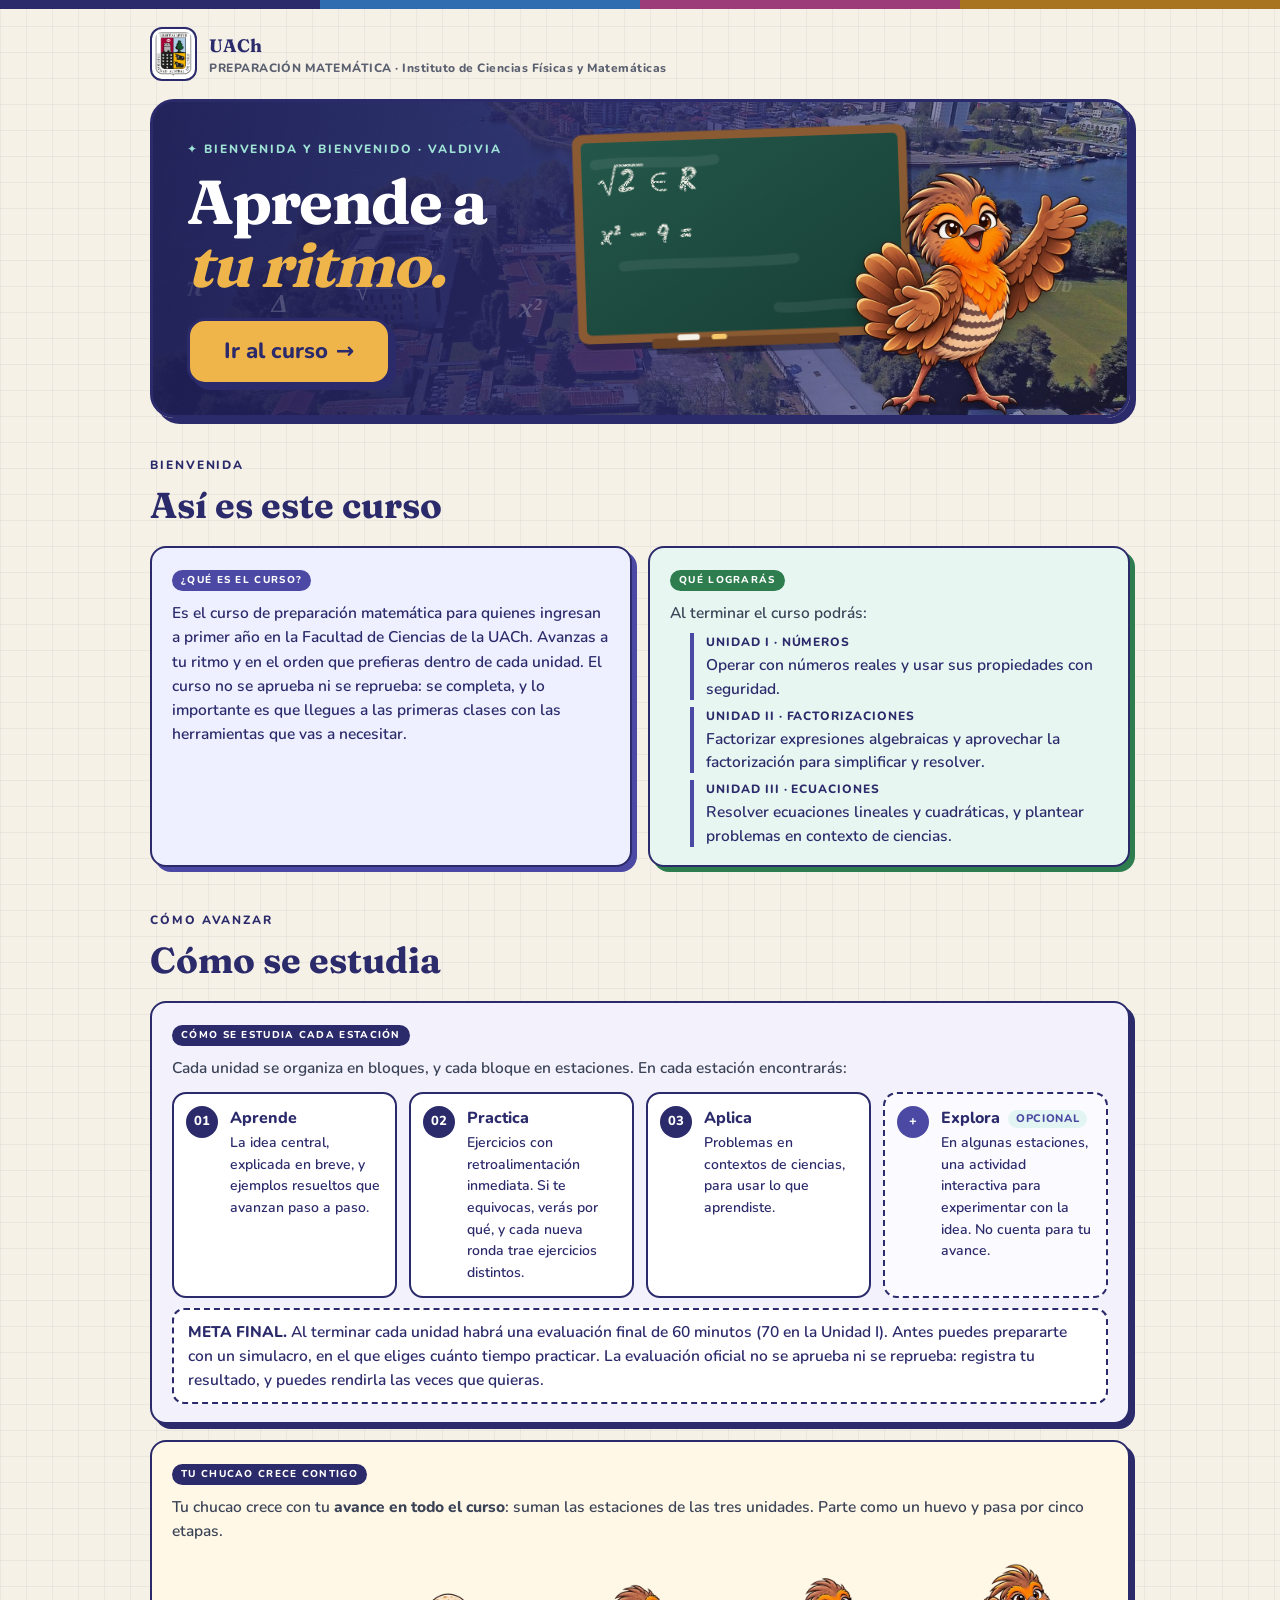
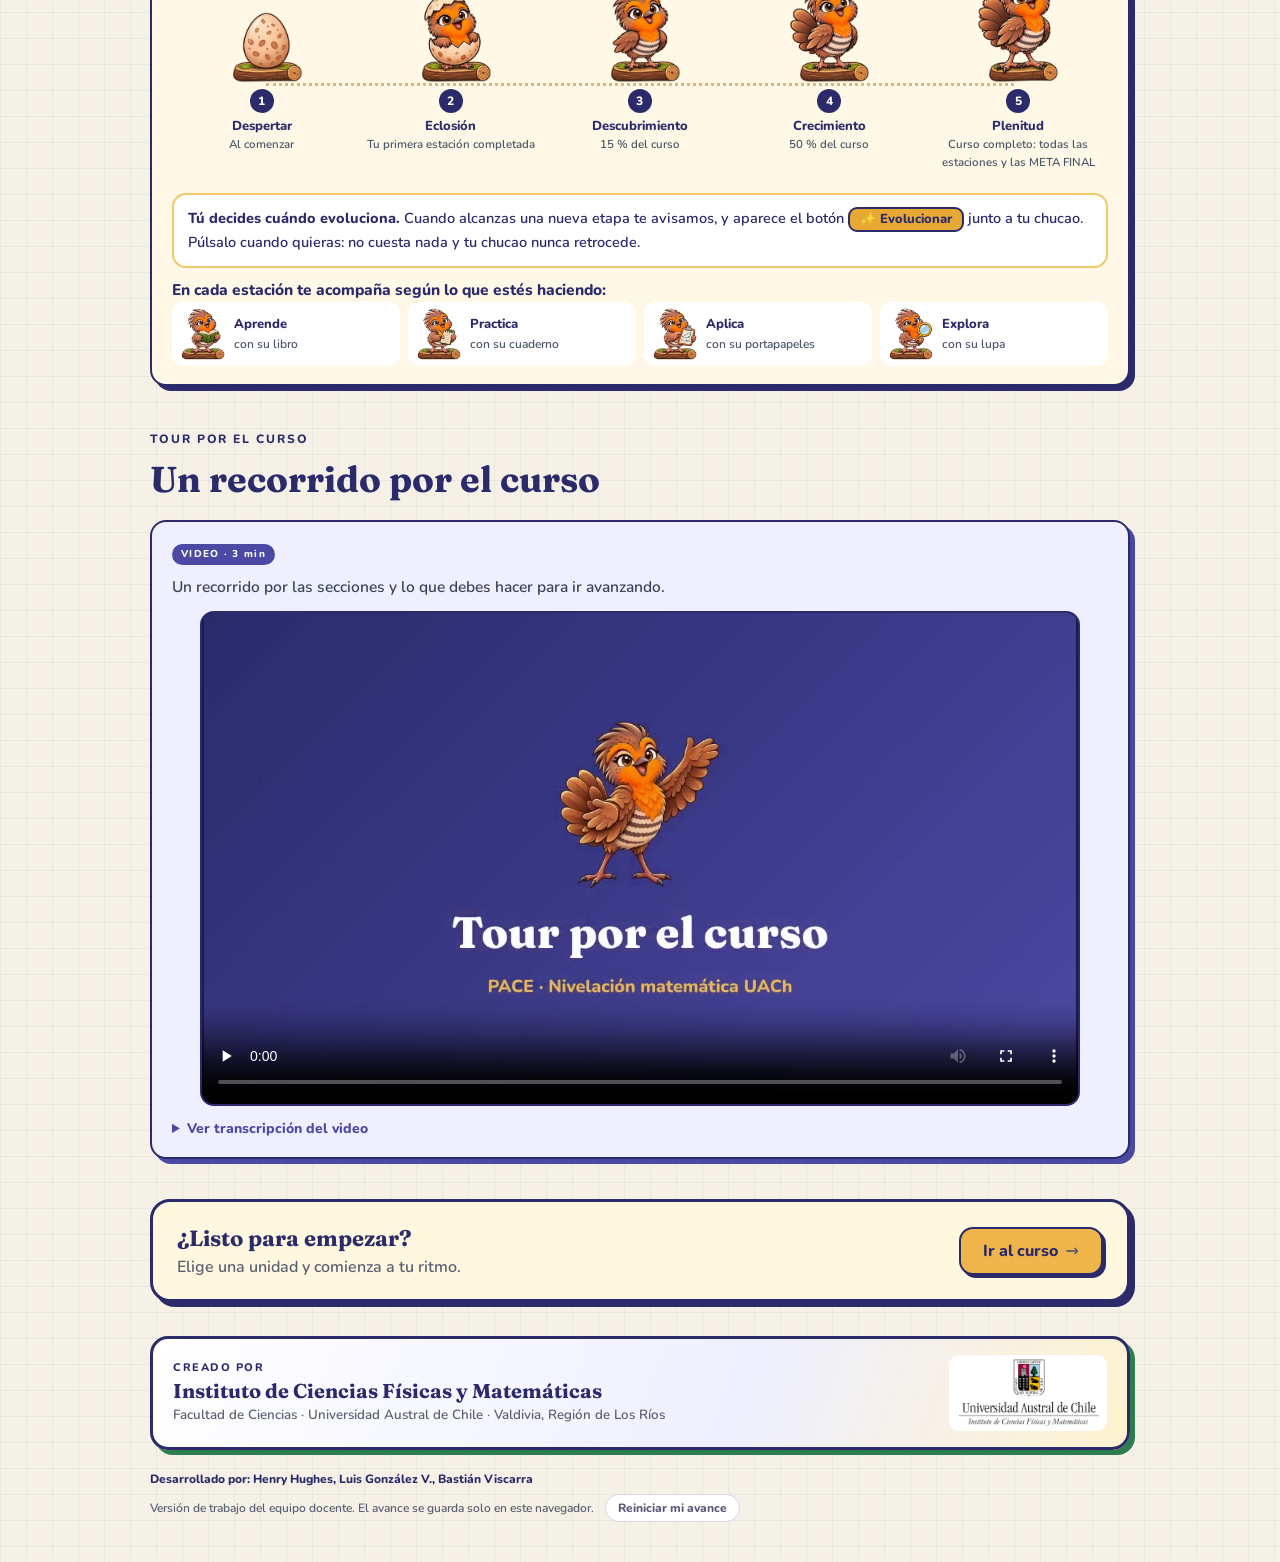
==== index.html @ 85f32b51 "Regenerar las páginas de las unidades (automático, tras 87f340c)" ====
<!doctype html>
<html lang="es"><head><meta charset="utf-8"><meta name="viewport" content="width=device-width,initial-scale=1"><title>UACh · Preparación matemática</title>
<style>@font-face{font-family:"Fraunces";font-weight:100 900;font-display:swap;src:url([data-uri]) format("woff2")}@font-face{font-family:"Nunito";font-weight:600;font-display:swap;src:url([data-uri]) format("woff2")}@font-face{font-family:"Nunito";font-weight:800;font-display:swap;src:url([data-uri]) format("woff2")}
:root{--navy:#2b2a6b;--teal:#4b49a3;--coral:#2b2a6b;--green:#2e7d4f;--sun:#f0b54a;--paper:#f6f1e7;--muted:#5b6070}
*{box-sizing:border-box}html{scroll-behavior:smooth}
body{margin:0;background:var(--paper);color:var(--navy);font:16px/1.5 Nunito,system-ui,sans-serif;font-weight:600}
h1,h2,h3{font-family:Fraunces,Georgia,serif}
.stripe{height:9px;background:linear-gradient(90deg,#2b2a6b 0 25%,#2F6DB0 25% 50%,#9C3D7A 50% 75%,#A8741F 75%)}
main{max-width:1020px;margin:0 auto;padding:18px 20px 40px}
.top{display:flex;align-items:center;gap:12px;margin-bottom:18px}
.top img{height:54px;background:#fff;border:2px solid var(--navy);border-radius:12px;padding:3px}
.top b{display:block;font-family:Fraunces,serif;font-size:18px}.top b i{color:var(--coral);font-style:normal}
.top small{display:block;font-size:12px;color:var(--muted);font-weight:800;letter-spacing:.04em}
.hero{position:relative;overflow:hidden;border-radius:24px;border:3px solid var(--navy);box-shadow:6px 6px 0 var(--navy);color:#fff;padding:34px 34px 30px;min-height:290px;background:linear-gradient(100deg,rgba(31,30,85,.95) 0%,rgba(43,42,107,.82) 52%,rgba(43,42,107,.3) 100%),url("[data-uri]") center/cover}
.hero .eyebrow{font-size:12px;font-weight:900;letter-spacing:.16em;color:#9fe3d6}
.hero h1{font-size:clamp(38px,6vw,62px);line-height:1.02;margin:10px 0 8px;letter-spacing:-.03em}.hero h1 em{color:var(--sun);font-style:italic}
.hero p{margin:0 0 20px;font-size:18px;max-width:430px}
.btn{display:inline-flex;align-items:center;gap:8px;font:inherit;font-weight:900;font-size:16px;min-height:46px;padding:10px 22px;border-radius:14px;border:2px solid var(--navy);background:var(--sun);color:var(--navy);cursor:pointer;text-decoration:none;box-shadow:3px 3px 0 var(--navy)}
.btn:hover{background:#ffd27d}
.hero .chu{position:absolute;right:30px;bottom:-4px;width:min(250px,34%);height:auto;filter:drop-shadow(0 4px 5px rgba(0,0,0,.3))}
.home-tabs{display:flex;gap:8px;flex-wrap:wrap;margin:22px 0 18px}
.htab{font:inherit;font-weight:900;font-size:15px;min-height:46px;padding:9px 20px;border-radius:14px;border:2px solid var(--navy);background:#fff;color:var(--navy);cursor:pointer;box-shadow:3px 3px 0 var(--navy)}
.htab:hover{background:#fff1c4}.htab.active{background:var(--navy);color:#fff;box-shadow:3px 3px 0 var(--coral)}
.htab:focus-visible,.btn:focus-visible,a.ucard:focus-visible{outline:3px solid var(--teal);outline-offset:2px}
.hp[hidden]{display:none!important} h1[tabindex="-1"]:focus,h2[tabindex="-1"]:focus{outline:none}
.eyebrow2{font-size:12px;font-weight:900;letter-spacing:.16em;color:var(--coral)}
.ph h2{font-size:clamp(26px,4vw,36px);margin:2px 0 14px}
.units{display:grid;grid-template-columns:repeat(auto-fit,minmax(270px,1fr));gap:18px}
a.ucard{display:flex;flex-direction:column;gap:8px;min-height:170px;padding:18px 20px;border-radius:18px;border:3px solid var(--navy);background:#fff;box-shadow:5px 5px 0 var(--c);color:var(--navy);text-decoration:none;position:relative}
a.ucard:hover{transform:translate(-2px,-2px);box-shadow:7px 7px 0 var(--c)}
a.ucard .tag{font-size:11px;font-weight:900;letter-spacing:.14em;color:var(--c)}
a.ucard .num{position:absolute;right:16px;top:14px;font-family:Fraunces,serif;font-size:22px;background:var(--s);color:var(--c);border-radius:12px;padding:4px 12px}
a.ucard h3{font-size:26px;margin:6px 0 0}a.ucard p{margin:0;font-size:14px;color:var(--muted)}
a.ucard .go{margin-top:auto;font-weight:900;color:var(--c)}
a.ucard .uc-av{display:flex;flex-wrap:wrap;gap:5px;margin-top:2px}
a.ucard .uc-av span{display:inline-block;padding:3px 10px;border-radius:999px;font-size:12.5px;font-weight:800;background:#f1f0f5;color:#4a4f5c}
a.ucard .uc-av span.ok{background:#e6f2ea;color:#2e7d4f}
a.ucard .uc-av span.run{background:#eceaf5;color:#2b2a6b}
a.ucard .uc-av span.pend{background:#fff4d6;color:#6d4a00}

.lc-tag{display:inline-block;font-size:10px;font-weight:900;letter-spacing:.13em;padding:3px 9px;border-radius:20px;color:#fff;background:var(--navy)}
.wel-grid{display:grid;grid-template-columns:minmax(0,1fr) minmax(0,1fr);gap:16px}
.wel-card{min-width:0;padding:18px 20px;border-radius:16px;border:2px solid var(--navy);background:#fff;box-shadow:5px 5px 0 var(--navy)}
.wel-card.wide{grid-column:1/-1}.wel-card p{margin:10px 0 0;font-size:15.5px;line-height:1.55}.wel-sub{color:#3b4357}
.wel-about{background:#eef0ff;box-shadow:5px 5px 0 var(--teal)}.wel-about .lc-tag{background:var(--teal)}
.wel-goals{background:#e8f6f1;box-shadow:5px 5px 0 var(--green)}.wel-goals .lc-tag{background:var(--green)}
.wel-card ul{margin:8px 0 0;padding-left:20px;display:grid;gap:7px;font-size:15.5px;line-height:1.5}
.wel-route{background:#fff6dc;box-shadow:5px 5px 0 var(--sun)}.wel-route .lc-tag{background:#b8860b}
.rt-line{display:flex;align-items:stretch;gap:8px;flex-wrap:wrap;margin:14px 0 4px}
.rt-unit{flex:1 1 180px;display:flex;flex-direction:column;gap:2px;padding:12px 14px;border-radius:14px;border:2px solid var(--navy);background:#fff;color:var(--navy);text-decoration:none}
a.rt-unit:hover{background:#fff1c4}.rt-n{font-family:Fraunces,serif;font-size:24px;line-height:1}.rt-t{font-weight:800}.rt-unit small{font-size:12px;opacity:.8}
.rt-sep{align-self:center;font-weight:900}
.wel-how{background:#f3f1fb;box-shadow:5px 5px 0 var(--coral)}.wel-how .lc-tag{background:var(--coral)}
.how-steps{list-style:none;margin:12px 0 0;padding:0;display:grid;grid-template-columns:repeat(3,minmax(0,1fr));gap:12px}
.how-steps li{display:flex;gap:12px;align-items:flex-start;padding:12px;border-radius:14px;background:#fff;border:2px solid var(--navy)}
.how-steps li>b{flex:none;display:grid;place-items:center;width:32px;height:32px;border-radius:50%;background:var(--navy);color:#fff;font-size:13px}
.how-steps p{margin:2px 0 0;font-size:14px}
.wel-final{padding:10px 14px;border-radius:12px;background:#fff;border:2px dashed var(--navy)}
.wel-chu{background:#fff8e6}.chu-row{list-style:none;margin:12px 0 0;padding:0;display:grid;grid-template-columns:repeat(5,minmax(0,1fr));gap:10px;position:relative}.chu-row::before{content:'';position:absolute;left:10%;right:10%;top:128px;border-top:3px dotted #d9b878;z-index:0}.chu-row li{position:relative;z-index:1}.chu-row li img{height:120px;width:auto;max-width:100%;object-fit:contain;object-position:center bottom}.chu-n{display:grid;place-items:center;width:24px;height:24px;margin-top:6px;border-radius:50%;background:var(--navy);color:#fff;font-size:12px;font-weight:900}.chu-how{margin:14px 0 0;padding:12px 14px;border-radius:14px;background:#fff;border:2px solid #f0c968}.chu-how p{margin:0;font-size:14.5px;line-height:1.5}.chu-pill{display:inline-block;padding:1px 10px;border-radius:9px;background:#e7a933;color:var(--navy);font-weight:900;border:2px solid var(--navy);font-size:13px;white-space:nowrap}.chu-vt{margin:14px 0 6px;font-size:14px;font-weight:700}.wel-chu .chu-var{list-style:none;margin:0;padding:0!important;display:grid;grid-template-columns:repeat(4,minmax(0,1fr));gap:8px}.chu-var li{display:flex;align-items:center;gap:8px;padding:6px 8px;border-radius:12px;background:#fff}.chu-var img{width:46px;height:52px;object-fit:contain;object-position:center bottom;flex:none}.chu-var b{display:block;font-size:13px}.chu-var small{display:block;font-size:12px;color:#4c5568}.chu-var li>b,.chu-var li>small{line-height:1.2}@media(max-width:720px){.chu-var{grid-template-columns:repeat(2,minmax(0,1fr))}}
.chu-row li{display:flex;flex-direction:column;align-items:center;text-align:center;padding:8px 4px;border-radius:14px}
.chu-row b{font-size:13px;margin-top:4px}.chu-row small{font-size:11.5px;color:#4c5568}
.wel-video{background:#eef0ff;box-shadow:5px 5px 0 var(--teal)}.wel-video .lc-tag{background:var(--teal)}
.wel-vid{display:block;width:100%;max-width:880px;margin:12px auto 0;border-radius:14px;border:2px solid var(--navy);background:#1b1a50;aspect-ratio:16/9}
.wel-trans{margin-top:12px;font-size:14px}.wel-trans summary{cursor:pointer;font-weight:800;color:var(--teal)}.wel-trans ol{margin:8px 0 0;padding-left:22px;display:grid;gap:6px}
.credits{display:flex;align-items:center;gap:16px;flex-wrap:wrap;margin-top:34px;padding:16px 20px;border-radius:18px;border:3px solid var(--navy);background:linear-gradient(110deg,#fff,#eef0ff 60%,#fff2cf);box-shadow:5px 5px 0 var(--green)}
.credits .cm{display:flex;flex-direction:column}.credits .cm span{font-size:11px;font-weight:900;letter-spacing:.14em;color:var(--coral)}.credits b{font-family:Fraunces,serif;font-size:20px}.credits small{color:var(--muted)}
.credits img{margin-left:auto;height:76px;background:#fff;border-radius:10px;padding:4px 8px;max-width:100%}
footer{margin-top:20px;font-size:12px;color:var(--muted)}.dev-credits{margin:0 0 6px;font-weight:700;color:var(--ink,#2b2a6b)}body:has(#vCurso:not([hidden])) .dev-credits{display:none}
@media(max-width:820px){.wel-grid{grid-template-columns:minmax(0,1fr)}.how-steps{grid-template-columns:1fr}.rt-sep{display:none}.hero{padding:26px 22px 150px}.hero .chu{width:150px;right:12px}}
@media(max-width:560px){.home-tabs{flex-wrap:nowrap;overflow-x:auto}.htab{flex:none;font-size:14px;padding:9px 14px}.chu-row{grid-template-columns:repeat(3,minmax(0,1fr));row-gap:14px}.chu-row::before{display:none}.chu-row li img{height:96px}}
@media(prefers-reduced-motion:reduce){html{scroll-behavior:auto}a.ucard:hover{transform:none}}
.view[hidden]{display:none!important}.sec{margin-top:40px}#hp-bien.sec{margin-top:34px}.back{display:inline-flex;align-items:center;gap:8px;font-weight:900;color:var(--navy);text-decoration:none;padding:8px 16px;border-radius:12px;border:2px solid var(--navy);background:#fff;box-shadow:3px 3px 0 var(--navy);margin:4px 0 22px}.back:hover{background:#fff1c4}.back:focus-visible{outline:3px solid var(--teal);outline-offset:2px}.cta-end{display:flex;align-items:center;justify-content:space-between;gap:16px;flex-wrap:wrap;margin-top:40px;padding:20px 24px;border-radius:20px;border:3px solid var(--navy);background:#fff7e0;box-shadow:5px 5px 0 var(--coral)}.cta-end b{display:block;font-family:Fraunces,serif;font-size:22px}.cta-end span{color:var(--muted)}
.goal-units{list-style:none;padding:0;margin:8px 0 0;display:grid;gap:12px}.goal-units li{padding-left:12px;border-left:4px solid var(--teal)}.goal-units .gu-n{display:block;font-size:12px;font-weight:900;letter-spacing:.08em;text-transform:uppercase;color:var(--navy);margin-bottom:2px}
.hero h1{margin-bottom:22px}.btn-hero{font-size:22px;min-height:64px;padding:14px 34px;border-radius:18px;border-width:3px;box-shadow:5px 5px 0 var(--coral);animation:pulse 2.4s ease-in-out infinite}.btn-hero:hover{background:#ffd27d;transform:translate(-1px,-1px);box-shadow:6px 6px 0 var(--coral)}@keyframes pulse{0%,100%{box-shadow:5px 5px 0 var(--coral),0 0 0 0 rgba(255,200,80,.55)}50%{box-shadow:5px 5px 0 var(--coral),0 0 0 12px rgba(255,200,80,0)}}@media(prefers-reduced-motion:reduce){.btn-hero{animation:none}}@media(max-width:560px){.btn-hero{font-size:20px;min-height:58px;padding:12px 28px}}
.how-steps{grid-template-columns:repeat(4,minmax(0,1fr))}.how-steps li.opt{border-style:dashed;background:#fbfaff}.how-steps li.opt>b{background:var(--teal)}.opt-tag{display:inline-block;margin-left:4px;padding:1px 8px;border-radius:999px;background:#e3f5f2;color:var(--teal);font-size:11px;font-weight:900;letter-spacing:.06em;text-transform:uppercase;vertical-align:middle}@media(max-width:980px){.how-steps{grid-template-columns:repeat(2,minmax(0,1fr))}}@media(max-width:560px){.how-steps{grid-template-columns:1fr}}
.hero .eyebrow,.hero h1,.hero .btn{position:relative;z-index:3}.hero .chu{z-index:4}.hero h1 .br{display:block}.board{position:absolute;z-index:2;left:43%;top:24px;width:min(345px,35%);height:auto;transform:rotate(-2deg);filter:drop-shadow(4px 6px 0 rgba(10,10,40,.45))}body{background-color:var(--paper);background-image:linear-gradient(rgba(43,42,107,.055) 1px,transparent 1px),linear-gradient(90deg,rgba(43,42,107,.055) 1px,transparent 1px);background-size:26px 26px}@media(max-width:820px){.board{position:relative;left:auto;top:auto;display:block;width:min(330px,72%);margin:22px 0 0;transform:rotate(-1.5deg)}}@media(prefers-reduced-motion:reduce){}
@font-face{font-family:"Kalam";font-weight:400;font-display:block;src:url([data-uri]) format("woff2")}
.hsym{position:absolute;left:0;right:0;top:50%;height:86px;margin-top:-6px;z-index:1;pointer-events:none;overflow:hidden;-webkit-mask-image:linear-gradient(90deg,transparent,#000 8%,#000 92%,transparent);mask-image:linear-gradient(90deg,transparent,#000 8%,#000 92%,transparent)}.hsym-track{display:flex;align-items:center;height:100%;width:max-content;animation:hband 60s linear infinite}.hsym span{display:inline-block;margin:0 34px;color:#fff;opacity:.2;font-family:Georgia,serif;font-style:italic;white-space:nowrap}@keyframes hband{from{transform:translateX(0)}to{transform:translateX(-50%)}}@media(max-width:820px){.hsym{top:auto;bottom:10px;height:70px;margin-top:0}}@media(prefers-reduced-motion:reduce){.hsym-track{animation:none}}
</style></head><body>
<div class="stripe"></div><main>
<header class="top"><img src="[data-uri]" alt="Escudo Universidad Austral de Chile"><div><b><i>UACh</i></b><small>PREPARACIÓN MATEMÁTICA · Instituto de Ciencias Físicas y Matemáticas</small></div></header>
<div id="vInicio" class="view">
<section class="hero" aria-label="Bienvenida"><div class="hsym" aria-hidden="true"><div class="hsym-track"><span style="font-size:30px;transform:translateY(-10px)">π</span><span style="font-size:26px;transform:translateY(8px)">Δ</span><span style="font-size:24px;transform:translateY(-4px)">√<span style="border-top:2px solid currentColor;padding:0 1px;line-height:1">x</span></span><span style="font-size:28px;transform:translateY(12px)">x²</span><span style="font-size:24px;transform:translateY(-12px)">∈</span><span style="font-size:30px;transform:translateY(4px)">Σ</span><span style="font-size:26px;transform:translateY(-6px)">ℝ</span><span style="font-size:24px;transform:translateY(10px)">±</span><span style="font-size:30px;transform:translateY(-2px)">∞</span><span style="font-size:22px;transform:translateY(-11px)">a/b</span><span style="font-size:26px;transform:translateY(6px)">≤</span><span style="font-size:24px;transform:translateY(-8px)">f(x)</span><span style="font-size:28px;transform:translateY(11px)">θ</span><span style="font-size:24px;transform:translateY(-3px)">%</span><span style="font-size:26px;transform:translateY(7px)">≠</span><span style="font-size:22px;transform:translateY(-9px)">(a+b)²</span><span style="font-size:30px;transform:translateY(-10px)">π</span><span style="font-size:26px;transform:translateY(8px)">Δ</span><span style="font-size:24px;transform:translateY(-4px)">√<span style="border-top:2px solid currentColor;padding:0 1px;line-height:1">x</span></span><span style="font-size:28px;transform:translateY(12px)">x²</span><span style="font-size:24px;transform:translateY(-12px)">∈</span><span style="font-size:30px;transform:translateY(4px)">Σ</span><span style="font-size:26px;transform:translateY(-6px)">ℝ</span><span style="font-size:24px;transform:translateY(10px)">±</span><span style="font-size:30px;transform:translateY(-2px)">∞</span><span style="font-size:22px;transform:translateY(-11px)">a/b</span><span style="font-size:26px;transform:translateY(6px)">≤</span><span style="font-size:24px;transform:translateY(-8px)">f(x)</span><span style="font-size:28px;transform:translateY(11px)">θ</span><span style="font-size:24px;transform:translateY(-3px)">%</span><span style="font-size:26px;transform:translateY(7px)">≠</span><span style="font-size:22px;transform:translateY(-9px)">(a+b)²</span></div></div><span class="eyebrow">✦ BIENVENIDA Y BIENVENIDO · VALDIVIA</span><h1>Aprende a <span class="br"></span><em>tu ritmo.</em></h1><a class="btn btn-hero" href="#curso" id="ver">Ir al curso <span aria-hidden="true">→</span></a><svg class="board" viewBox="0 0 400 268" role="img" aria-label="Pizarra con fórmulas: raíz de 2 pertenece a los reales; x al cuadrado menos 9 igual a (x menos 3)(x más 3); fórmula general: x igual a menos b más o menos raíz de delta, sobre 2a; delta igual a b al cuadrado menos 4ac"><defs><filter id="chalk" x="-5%" y="-20%" width="110%" height="140%"><feTurbulence type="fractalNoise" baseFrequency="0.85" numOctaves="3" seed="7" result="n"/><feDisplacementMap in="SourceGraphic" in2="n" scale="2.2" result="d"/><feTurbulence type="fractalNoise" baseFrequency="1.9" numOctaves="2" seed="3" result="g"/><feColorMatrix in="g" type="matrix" values="0 0 0 0 0  0 0 0 0 0  0 0 0 0 0  0 0 0 -3.2 2.35" result="gm"/><feComposite in="d" in2="gm" operator="in"/></filter><linearGradient id="bd" x1="0" y1="0" x2="1" y2="1"><stop offset="0" stop-color="#24574a"/><stop offset="1" stop-color="#173f35"/></linearGradient></defs><rect x="4" y="4" width="392" height="246" rx="12" fill="#8a5a33"/><rect x="14" y="14" width="372" height="226" rx="6" fill="url(#bd)"/><path fill="none" d="M30 40c40-6 90 4 140-2M240 214c30 4 70-6 120 0M60 160c60-5 120 3 200-3" stroke="#fff" stroke-opacity=".07" stroke-width="12" fill="none" stroke-linecap="round"/><rect x="90" y="246" width="220" height="12" rx="4" fill="#6e4426"/><rect x="120" y="242" width="26" height="7" rx="3" fill="#f4f1e8"/><rect x="160" y="243" width="18" height="6" rx="3" fill="#f6c96b"/><g fill="#f4f1e8" stroke="#f4f1e8" stroke-linecap="round" stroke-linejoin="round" font-family="Kalam,'Comic Sans MS',cursive" stroke-width="0"><g fill="none"></g><clipPath id="wr1"><rect x="20" y="24" width="0" height="64"><animate attributeName="width" from="0" to="360" dur="1.3s" begin="0.4s" fill="freeze"/></rect></clipPath><g clip-path="url(#wr1)" filter="url(#chalk)"><path fill="none" d="M34.0 61.7 l4.3 -2.5 l7.2 16.2 L53.8 41.6 h31.7" stroke-width="2.6"/><text x="55.6" y="74.0" font-size="36">2</text><path fill="none" d="M112.3 52.4 h-6.5 a9.7 9.7 0 0 0 0 19.4 h6.5 M96.1 62.1 h15.1" stroke-width="2.4"/><text x="126.8" y="74.0" font-size="36">R</text><path fill="none" d="M135.5 52.4 L134.8 73.3" stroke-width="2.2"/></g><clipPath id="wr4"><rect x="20" y="40" width="0" height="40"><animate attributeName="width" from="0" to="360" dur="1.3s" begin="4.9s" fill="freeze"/></rect></clipPath><g clip-path="url(#wr4)" filter="url(#chalk)"><path fill="none" d="M236.0 70.0 L242.2 56.4 L248.4 70.0 Z" stroke-width="1.8"/><text x="254.4" y="70.0" font-size="20">= b² − 4ac</text></g><clipPath id="wr2"><rect x="20" y="96" width="0" height="52"><animate attributeName="width" from="0" to="360" dur="1.3s" begin="1.9s" fill="freeze"/></rect></clipPath><g clip-path="url(#wr2)" filter="url(#chalk)"><text x="34.0" y="134.0" font-size="30">x² − 9 = (x − 3)(x + 3)</text></g><clipPath id="wr3"><rect x="20" y="152" width="0" height="86"><animate attributeName="width" from="0" to="360" dur="1.3s" begin="3.4s" fill="freeze"/></rect></clipPath><g clip-path="url(#wr3)" filter="url(#chalk)"><text x="34.0" y="206.0" font-size="30">x =</text><text x="89.8" y="186.0" font-size="28">−b ± </text><path fill="none" d="M160.5 176.8 l3.4 -2.0 l5.6 12.0 L175.9 161.9 h29.8" stroke-width="2.6"/><path fill="none" d="M179.3 186.0 L188.0 167.0 L196.7 186.0 Z" stroke-width="2.4"/><path fill="none" d="M85.8 197.0 h122.9" stroke-width="2.6"/><text x="147.2" y="228.0" font-size="28" text-anchor="middle">2a</text></g></g></svg><img class="chu" alt="" src="[data-uri]"></section>
<section id="hp-bien" class="ph sec"><span class="eyebrow2">BIENVENIDA</span><h2>Así es este curso</h2><div class="wel-grid">
<article class="wel-card wel-about"><span class="lc-tag">¿QUÉ ES EL CURSO?</span><p>Es el curso de preparación matemática para quienes ingresan a primer año en la Facultad de Ciencias de la UACh. Avanzas a tu ritmo y en el orden que prefieras dentro de cada unidad. El curso no se aprueba ni se reprueba: se completa, y lo importante es que llegues a las primeras clases con las herramientas que vas a necesitar.</p></article>
<article class="wel-card wel-goals"><span class="lc-tag">QUÉ LOGRARÁS</span><p class="wel-sub">Al terminar el curso podrás:</p><ul class="goal-units"><li><span class="gu-n">Unidad I · Números</span>Operar con números reales y usar sus propiedades con seguridad.</li><li><span class="gu-n">Unidad II · Factorizaciones</span>Factorizar expresiones algebraicas y aprovechar la factorización para simplificar y resolver.</li><li><span class="gu-n">Unidad III · Ecuaciones</span>Resolver ecuaciones lineales y cuadráticas, y plantear problemas en contexto de ciencias.</li></ul></article></div></section>
<section id="hp-como" class="ph sec"><span class="eyebrow2">CÓMO AVANZAR</span><h2>Cómo se estudia</h2><div class="wel-grid">
<article class="wel-card wel-how wide"><span class="lc-tag">CÓMO SE ESTUDIA CADA ESTACIÓN</span><p class="wel-sub">Cada unidad se organiza en bloques, y cada bloque en estaciones. En cada estación encontrarás:</p><ol class="how-steps"><li><b>01</b><div><strong>Aprende</strong><p>La idea central, explicada en breve, y ejemplos resueltos que avanzan paso a paso.</p></div></li><li><b>02</b><div><strong>Practica</strong><p>Ejercicios con retroalimentación inmediata. Si te equivocas, verás por qué, y cada nueva ronda trae ejercicios distintos.</p></div></li><li><b>03</b><div><strong>Aplica</strong><p>Problemas en contextos de ciencias, para usar lo que aprendiste.</p></div></li><li class="opt"><b>+</b><div><strong>Explora <span class="opt-tag">opcional</span></strong><p>En algunas estaciones, una actividad interactiva para experimentar con la idea. No cuenta para tu avance.</p></div></li></ol><p class="wel-final"><b>META FINAL.</b> Al terminar cada unidad habrá una evaluación final de 60 minutos (70 en la Unidad I). Antes puedes prepararte con un simulacro, en el que eliges cuánto tiempo practicar. La evaluación oficial no se aprueba ni se reprueba: registra tu resultado, y puedes rendirla las veces que quieras.</p></article>
<article class="wel-card wel-chu wide"><span class="lc-tag">TU CHUCAO CRECE CONTIGO</span><p class="wel-sub">Tu chucao crece con tu <b>avance en todo el curso</b>: suman las estaciones de las tres unidades. Parte como un huevo y pasa por cinco etapas.</p><ol class="chu-row" aria-label="Etapas del chucao"><li><img alt="" src="[data-uri]"><span class="chu-n">1</span><b>Despertar</b><small>Al comenzar</small></li><li><img alt="" src="[data-uri]"><span class="chu-n">2</span><b>Eclosión</b><small>Tu primera estación completada</small></li><li><img alt="" src="[data-uri]"><span class="chu-n">3</span><b>Descubrimiento</b><small>15 % del curso</small></li><li><img alt="" src="[data-uri]"><span class="chu-n">4</span><b>Crecimiento</b><small>50 % del curso</small></li><li><img alt="" src="[data-uri]"><span class="chu-n">5</span><b>Plenitud</b><small>Curso completo: todas las estaciones y las META FINAL</small></li></ol><div class="chu-how"><p><b>Tú decides cuándo evoluciona.</b> Cuando alcanzas una nueva etapa te avisamos, y aparece el botón <span class="chu-pill">✨ Evolucionar</span> junto a tu chucao. Púlsalo cuando quieras: no cuesta nada y tu chucao nunca retrocede.</p></div><p class="chu-vt">En cada estación te acompaña según lo que estés haciendo:</p><ul class="chu-var"><li><img alt="" src="[data-uri]"><span><b>Aprende</b><small>con su libro</small></span></li><li><img alt="" src="[data-uri]"><span><b>Practica</b><small>con su cuaderno</small></span></li><li><img alt="" src="[data-uri]"><span><b>Aplica</b><small>con su portapapeles</small></span></li><li><img alt="" src="[data-uri]"><span><b>Explora</b><small>con su lupa</small></span></li></ul></article></div></section>
<section id="hp-tour" class="ph sec"><span class="eyebrow2">TOUR POR EL CURSO</span><h2>Un recorrido por el curso</h2><div class="wel-grid"><article class="wel-card wel-video wide"><span class="lc-tag">VIDEO · 3 min</span><p class="wel-sub">Un recorrido por las secciones y lo que debes hacer para ir avanzando.</p><video class="wel-vid" controls preload="metadata" playsinline poster="tour/tour_poster.jpg"><source src="tour/tour_curso.mp4" type="video/mp4"><source src="tour/tour_curso.webm" type="video/webm">Tu navegador no puede reproducir este video. Lee la transcripción.</video><details class="wel-trans"><summary>Ver transcripción del video</summary><ol><li>Bienvenida y bienvenido a PACE, el curso de nivelación en matemática de la UACh.</li><li>En la portada están las unidades. Elige la que quieres trabajar.</li><li>En Bienvenida ves de qué se trata el curso, qué lograrás y la ruta de tres unidades.</li><li>Cada estación tiene tres pasos: Aprende, Practica y Aplica. Algunas suman un espacio opcional, Explora.</li><li>Tu chucao cambia de etapa a medida que avanzas. Tu avance se guarda solo.</li><li>Para comenzar, entra a una unidad. Aquí vamos a la Unidad III.</li><li>Dentro de la unidad ves tu avance general y el chucao que crece contigo.</li><li>Para empezar, abre la unidad desde «Ver mapa».</li><li>El mapa organiza la unidad en bloques. Abre uno para ver sus estaciones.</li><li>Cada estación muestra tu porcentaje de avance. Las completas llevan una marca ✓.</li><li>Cada estación se organiza en Aprende, Practica y Aplica.</li><li>Algunas tienen además «Explora»: un espacio opcional para experimentar. No cuenta para tu avance.</li><li>Por ejemplo, una balanza de ecuaciones: lo que haces en un plato debes hacerlo en el otro.</li><li>Si lo haces en un solo plato, la balanza se inclina: la igualdad se rompe.</li><li>Si lo haces en los dos, sigue en equilibrio.</li><li>Con el botón «Unidad» vuelves a los bloques cuando quieras: tu avance queda guardado.</li><li>Aprende: lee la idea y avanza por el ejemplo guiado.</li><li>El desarrollo va apareciendo línea por línea, y los cálculos auxiliares salen a la derecha.</li><li>Tú controlas la velocidad: «Siguiente paso», «Anterior» o «Ver explicación completa».</li><li>Cuando terminas de leer, marca la explicación como revisada.</li><li>Practica: resuelve los ejercicios y recibe retroalimentación al instante.</li><li>Si te equivocas, puedes intentarlo de nuevo.</li><li>Cuando respondes bien, ese ejercicio queda resuelto y tu avance sube.</li><li>Aplica: usa lo aprendido en una situación de ciencias.</li><li>Al final de la unidad está la META FINAL.</li><li>Hay un simulacro con reloj para practicar, y una evaluación oficial de 60 minutos (70 en la Unidad I).</li><li>En el simulacro eliges la duración: 20, 30, 40 o 60 minutos, y la evaluación se ajusta al tiempo.</li><li>En la oficial, el reloj parte cuando tú lo decides. No aprueba ni reprueba: registra tu resultado.</li><li>En el simulacro el reloj corre, pero no se cierra y el resultado no se guarda.</li></ol></details></article></div></section>
<div class="cta-end"><div><b>¿Listo para empezar?</b><span>Elige una unidad y comienza a tu ritmo.</span></div><a class="btn" href="#curso">Ir al curso <span aria-hidden="true">→</span></a></div>
</div>
<div id="vCurso" class="view" hidden>
<a class="back" href="#inicio"><span aria-hidden="true">←</span> Volver al inicio</a>
<div id="hp-units" class="ph"><span class="eyebrow2">TU RECORRIDO</span><h2>Unidades de aprendizaje</h2><div class="units"><a class="ucard" style="--c:#2F6DB0;--s:#e6eff8" href="unidades/u1/html/index.html?v11261535"><span class="tag">UNIDAD I</span><span class="num">I</span><h3>Números</h3><p>Unidad 1</p><span class="go">Entrar ↗</span></a><a class="ucard" style="--c:#9C3D7A;--s:#f6e8f1" href="unidades/u2/html/index.html?v11261535"><span class="tag">UNIDAD II</span><span class="num">II</span><h3>Factorizaciones</h3><p>Unidad 2</p><span class="go">Entrar ↗</span></a><a class="ucard" style="--c:#A8741F;--s:#f8efdf" href="unidades/u3/html/index.html?v11261535"><span class="tag">UNIDAD III</span><span class="num">III</span><h3>Ecuaciones</h3><p>Unidad 3 · lineales y cuadráticas</p><span class="go">Entrar ↗</span></a></div></div>
</div>
<aside class="credits" aria-label="Créditos"><div class="cm"><span>CREADO POR</span><b>Instituto de Ciencias Físicas y Matemáticas</b><small>Facultad de Ciencias · Universidad Austral de Chile · Valdivia, Región de Los Ríos</small></div><img src="[data-uri]" alt="Universidad Austral de Chile · Instituto de Ciencias Físicas y Matemáticas"></aside>
<footer><p class="dev-credits">Desarrollado por: Henry Hughes, Luis González V., Bastián Viscarra</p>Versión de trabajo del equipo docente. El avance se guarda solo en este navegador. <button type="button" id="resetAll" style="margin-left:8px;border:1px solid #d9d5ea;background:#fff;color:#5b5a7a;border-radius:999px;padding:4px 12px;font:inherit;font-size:12px;font-weight:700;cursor:pointer">Reiniciar mi avance</button></footer><script>(function(){var b=document.getElementById("resetAll");if(!b)return;b.addEventListener("click",function(){if(!window.confirm("¿Borrar tu avance en las tres unidades en este navegador?\n\nVolverás a empezar desde cero. No se puede deshacer."))return;try{var k=[];for(var i=0;i<localStorage.length;i++){var n=localStorage.key(i);if(n&&(n.indexOf("pace_uach_")===0||n.indexOf("pace_resumen_")===0||n==="pace_chucao"))k.push(n);}k.forEach(function(n){localStorage.removeItem(n);});b.textContent="Avance borrado";b.disabled=true;[].forEach.call(document.querySelectorAll("a.ucard .uc-av"),function(x){x.remove();});}catch(e){}});})();</script></main>
<script>(function(){var vI=document.getElementById('vInicio'),vC=document.getElementById('vCurso');
function show(){var c=location.hash==='#curso';vI.hidden=c;vC.hidden=!c;if(c){var v=vI.querySelector('video');if(v&&!v.paused)v.pause();}
var h=(c?vC:vI).querySelector('h1,h2');window.scrollTo(0,0);if(h&&document.readyState==='complete'){h.setAttribute('tabindex','-1');h.focus({preventScroll:true});}}
window.addEventListener('hashchange',show);show();})();</script>
<script>if(window.matchMedia&&matchMedia("(prefers-reduced-motion:reduce)").matches){[].forEach.call(document.querySelectorAll(".board animate"),function(a){var r=a.parentNode;r.setAttribute("width",a.getAttribute("to"));r.removeChild(a);});}</script>
<script>/* Avance de cada unidad en las tarjetas (25-11-2026): lo deja cada página de unidad en este navegador («pace_resumen_uN»). */
(function(){var PACE_TOT={"u1": 14, "u2": 12, "u3": 11};
function lee(u){try{return JSON.parse(localStorage.getItem('pace_resumen_'+u)||'null');}catch(e){return null;}}
[].forEach.call(document.querySelectorAll('a.ucard[href*="unidades/u"]'),function(a){
 var m=/unidades\/(u\d)\//.exec(a.getAttribute('href'));if(!m)return;var u=m[1],r=lee(u)||{},n=r.n||PACE_TOT[u];if(!n)return;
 var d=Math.min(r.d||0,n),mt=r.m||'pend',box=document.createElement('div');box.className='uc-av';
 box.innerHTML='<span class="'+(d===n?'ok':'')+'">'+(d===n?'✓ ':'')+d+' de '+n+' estaciones completadas</span>'+
  '<span class="'+(mt==='done'?'ok':mt==='run'?'run':'pend')+'">'+(mt==='done'?'✓ META FINAL realizada'+(r.b!=null?' ('+r.b+' %)':''):mt==='run'?'META FINAL en curso':'META FINAL pendiente')+'</span>';
 var go=a.querySelector('.go');a.insertBefore(box,go);
 a.setAttribute('aria-label',a.querySelector('h3').textContent+'. '+d+' de '+n+' estaciones completadas. META FINAL '+(mt==='done'?'realizada':mt==='run'?'en curso':'pendiente')+'. Entrar');
});})();</script>
</body></html>
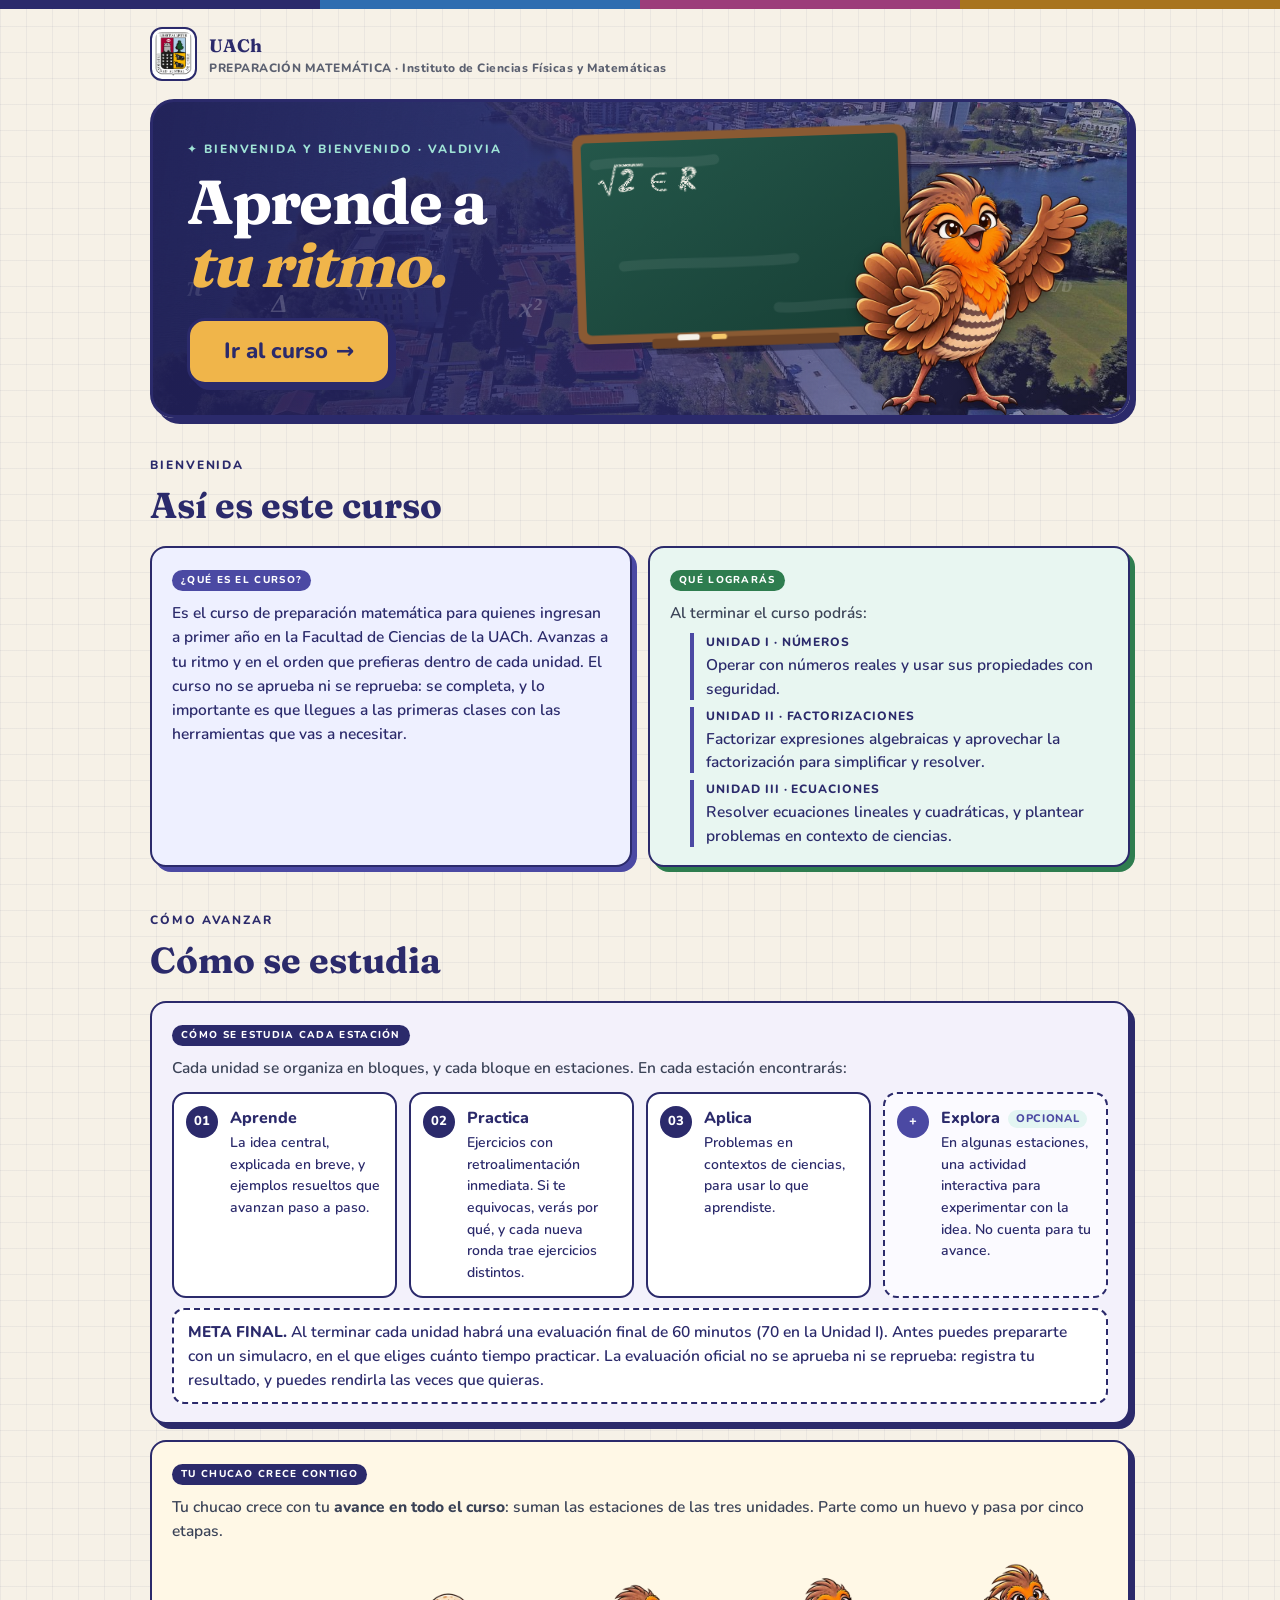
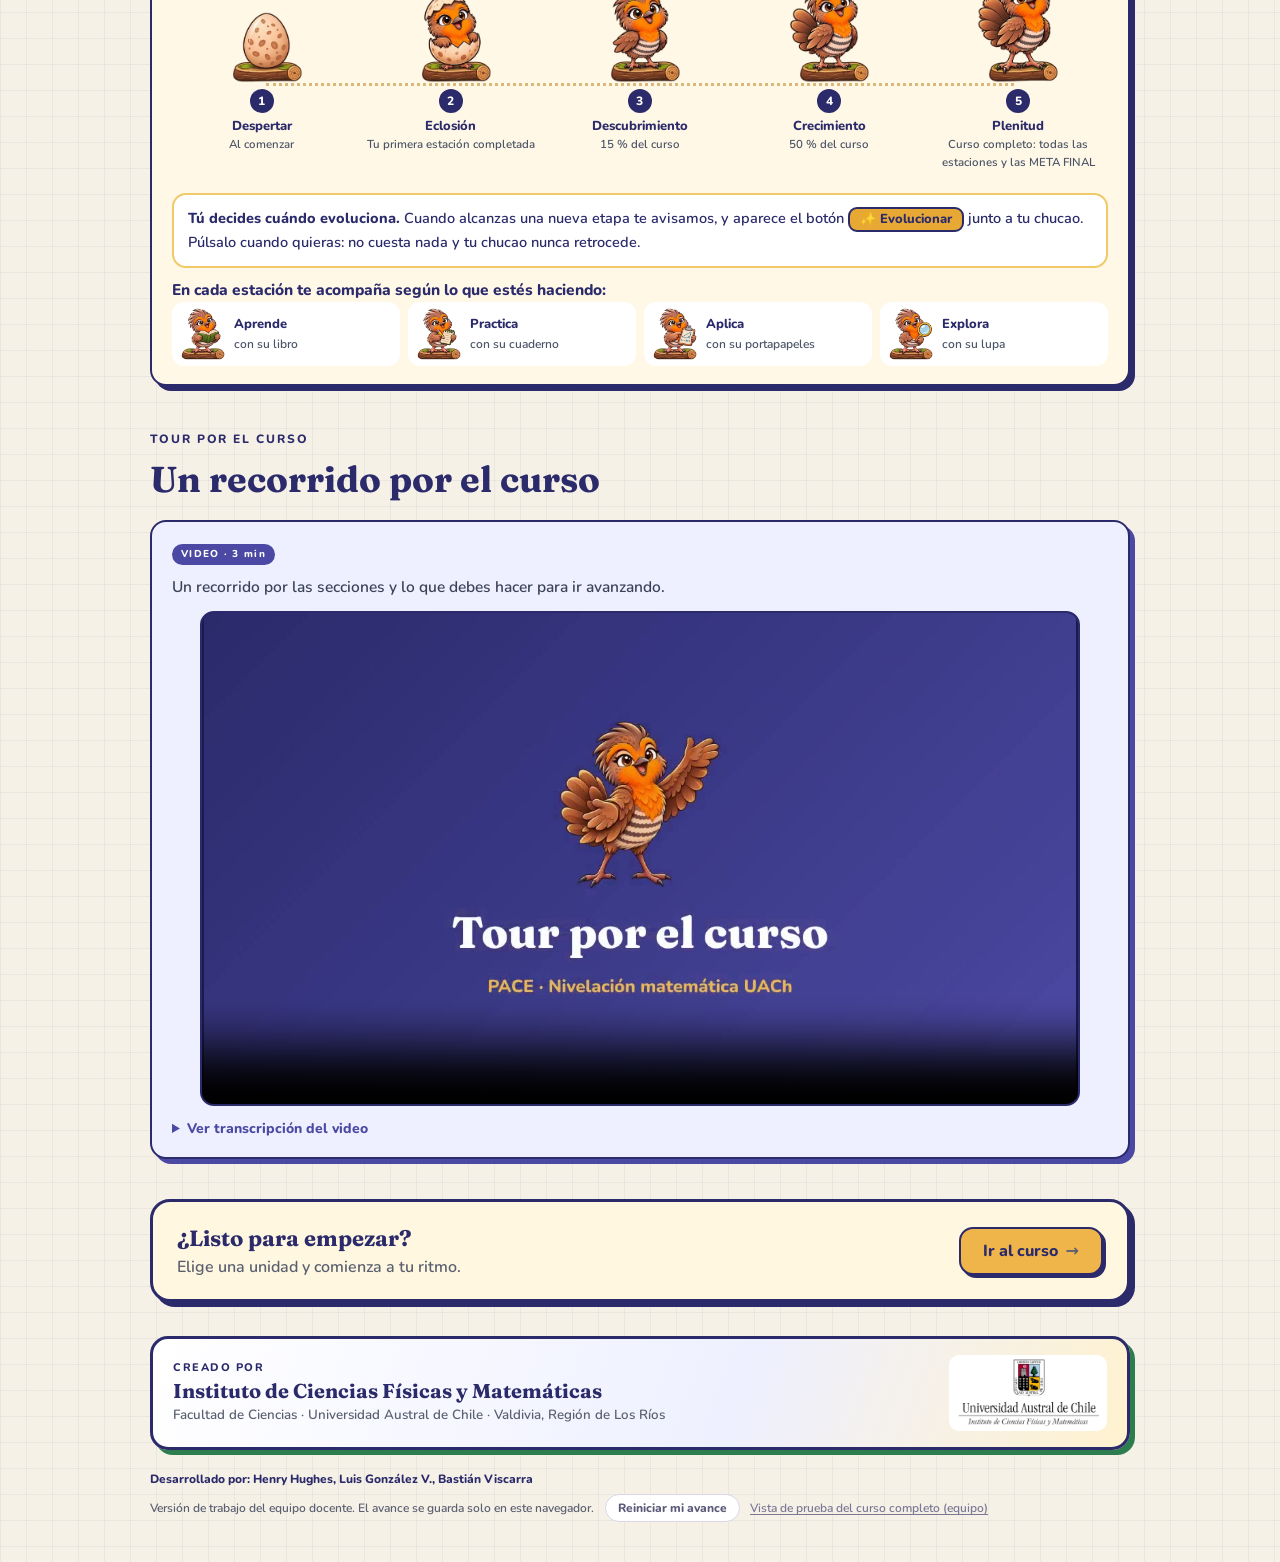
==== commit 433cfd96: "Sugerencias de Henry: flor sin Cierre, vista de prueba del curso completo, «Tu respuesta» en la META" ====
--- a/index.html
+++ b/index.html
@@ -92,10 +92,10 @@
 </div>
 <div id="vCurso" class="view" hidden>
 <a class="back" href="#inicio"><span aria-hidden="true">←</span> Volver al inicio</a>
-<div id="hp-units" class="ph"><span class="eyebrow2">TU RECORRIDO</span><h2>Unidades de aprendizaje</h2><div class="units"><a class="ucard" style="--c:#2F6DB0;--s:#e6eff8" href="unidades/u1/html/index.html?v11261535"><span class="tag">UNIDAD I</span><span class="num">I</span><h3>Números</h3><p>Unidad 1</p><span class="go">Entrar ↗</span></a><a class="ucard" style="--c:#9C3D7A;--s:#f6e8f1" href="unidades/u2/html/index.html?v11261535"><span class="tag">UNIDAD II</span><span class="num">II</span><h3>Factorizaciones</h3><p>Unidad 2</p><span class="go">Entrar ↗</span></a><a class="ucard" style="--c:#A8741F;--s:#f8efdf" href="unidades/u3/html/index.html?v11261535"><span class="tag">UNIDAD III</span><span class="num">III</span><h3>Ecuaciones</h3><p>Unidad 3 · lineales y cuadráticas</p><span class="go">Entrar ↗</span></a></div></div>
+<div id="hp-units" class="ph"><span class="eyebrow2">TU RECORRIDO</span><h2>Unidades de aprendizaje</h2><div class="units"><a class="ucard" style="--c:#2F6DB0;--s:#e6eff8" href="unidades/u1/html/index.html?v11262000"><span class="tag">UNIDAD I</span><span class="num">I</span><h3>Números</h3><p>Unidad 1</p><span class="go">Entrar ↗</span></a><a class="ucard" style="--c:#9C3D7A;--s:#f6e8f1" href="unidades/u2/html/index.html?v11262000"><span class="tag">UNIDAD II</span><span class="num">II</span><h3>Factorizaciones</h3><p>Unidad 2</p><span class="go">Entrar ↗</span></a><a class="ucard" style="--c:#A8741F;--s:#f8efdf" href="unidades/u3/html/index.html?v11262000"><span class="tag">UNIDAD III</span><span class="num">III</span><h3>Ecuaciones</h3><p>Unidad 3 · lineales y cuadráticas</p><span class="go">Entrar ↗</span></a></div></div>
 </div>
 <aside class="credits" aria-label="Créditos"><div class="cm"><span>CREADO POR</span><b>Instituto de Ciencias Físicas y Matemáticas</b><small>Facultad de Ciencias · Universidad Austral de Chile · Valdivia, Región de Los Ríos</small></div><img src="[data-uri]" alt="Universidad Austral de Chile · Instituto de Ciencias Físicas y Matemáticas"></aside>
-<footer><p class="dev-credits">Desarrollado por: Henry Hughes, Luis González V., Bastián Viscarra</p>Versión de trabajo del equipo docente. El avance se guarda solo en este navegador. <button type="button" id="resetAll" style="margin-left:8px;border:1px solid #d9d5ea;background:#fff;color:#5b5a7a;border-radius:999px;padding:4px 12px;font:inherit;font-size:12px;font-weight:700;cursor:pointer">Reiniciar mi avance</button></footer><script>(function(){var b=document.getElementById("resetAll");if(!b)return;b.addEventListener("click",function(){if(!window.confirm("¿Borrar tu avance en las tres unidades en este navegador?\n\nVolverás a empezar desde cero. No se puede deshacer."))return;try{var k=[];for(var i=0;i<localStorage.length;i++){var n=localStorage.key(i);if(n&&(n.indexOf("pace_uach_")===0||n.indexOf("pace_resumen_")===0||n==="pace_chucao"))k.push(n);}k.forEach(function(n){localStorage.removeItem(n);});b.textContent="Avance borrado";b.disabled=true;[].forEach.call(document.querySelectorAll("a.ucard .uc-av"),function(x){x.remove();});}catch(e){}});})();</script></main>
+<footer><p class="dev-credits">Desarrollado por: Henry Hughes, Luis González V., Bastián Viscarra</p>Versión de trabajo del equipo docente. El avance se guarda solo en este navegador. <button type="button" id="resetAll" style="margin-left:8px;border:1px solid #d9d5ea;background:#fff;color:#5b5a7a;border-radius:999px;padding:4px 12px;font:inherit;font-size:12px;font-weight:700;cursor:pointer">Reiniciar mi avance</button><a class="dev-link" href="curso-completo/index.html" style="display:inline-block;margin-left:10px;font-size:12px;color:#7a7894;text-decoration:underline;text-underline-offset:2px">Vista de prueba del curso completo (equipo)</a></footer><script>(function(){var b=document.getElementById("resetAll");if(!b)return;b.addEventListener("click",function(){if(!window.confirm("¿Borrar tu avance en las tres unidades en este navegador?\n\nVolverás a empezar desde cero. No se puede deshacer."))return;try{var k=[];for(var i=0;i<localStorage.length;i++){var n=localStorage.key(i);if(n&&(n.indexOf("pace_uach_")===0||n.indexOf("pace_resumen_")===0||n==="pace_chucao"))k.push(n);}k.forEach(function(n){localStorage.removeItem(n);});b.textContent="Avance borrado";b.disabled=true;[].forEach.call(document.querySelectorAll("a.ucard .uc-av"),function(x){x.remove();});}catch(e){}});})();</script></main>
 <script>(function(){var vI=document.getElementById('vInicio'),vC=document.getElementById('vCurso');
 function show(){var c=location.hash==='#curso';vI.hidden=c;vC.hidden=!c;if(c){var v=vI.querySelector('video');if(v&&!v.paused)v.pause();}
 var h=(c?vC:vI).querySelector('h1,h2');window.scrollTo(0,0);if(h&&document.readyState==='complete'){h.setAttribute('tabindex','-1');h.focus({preventScroll:true});}}
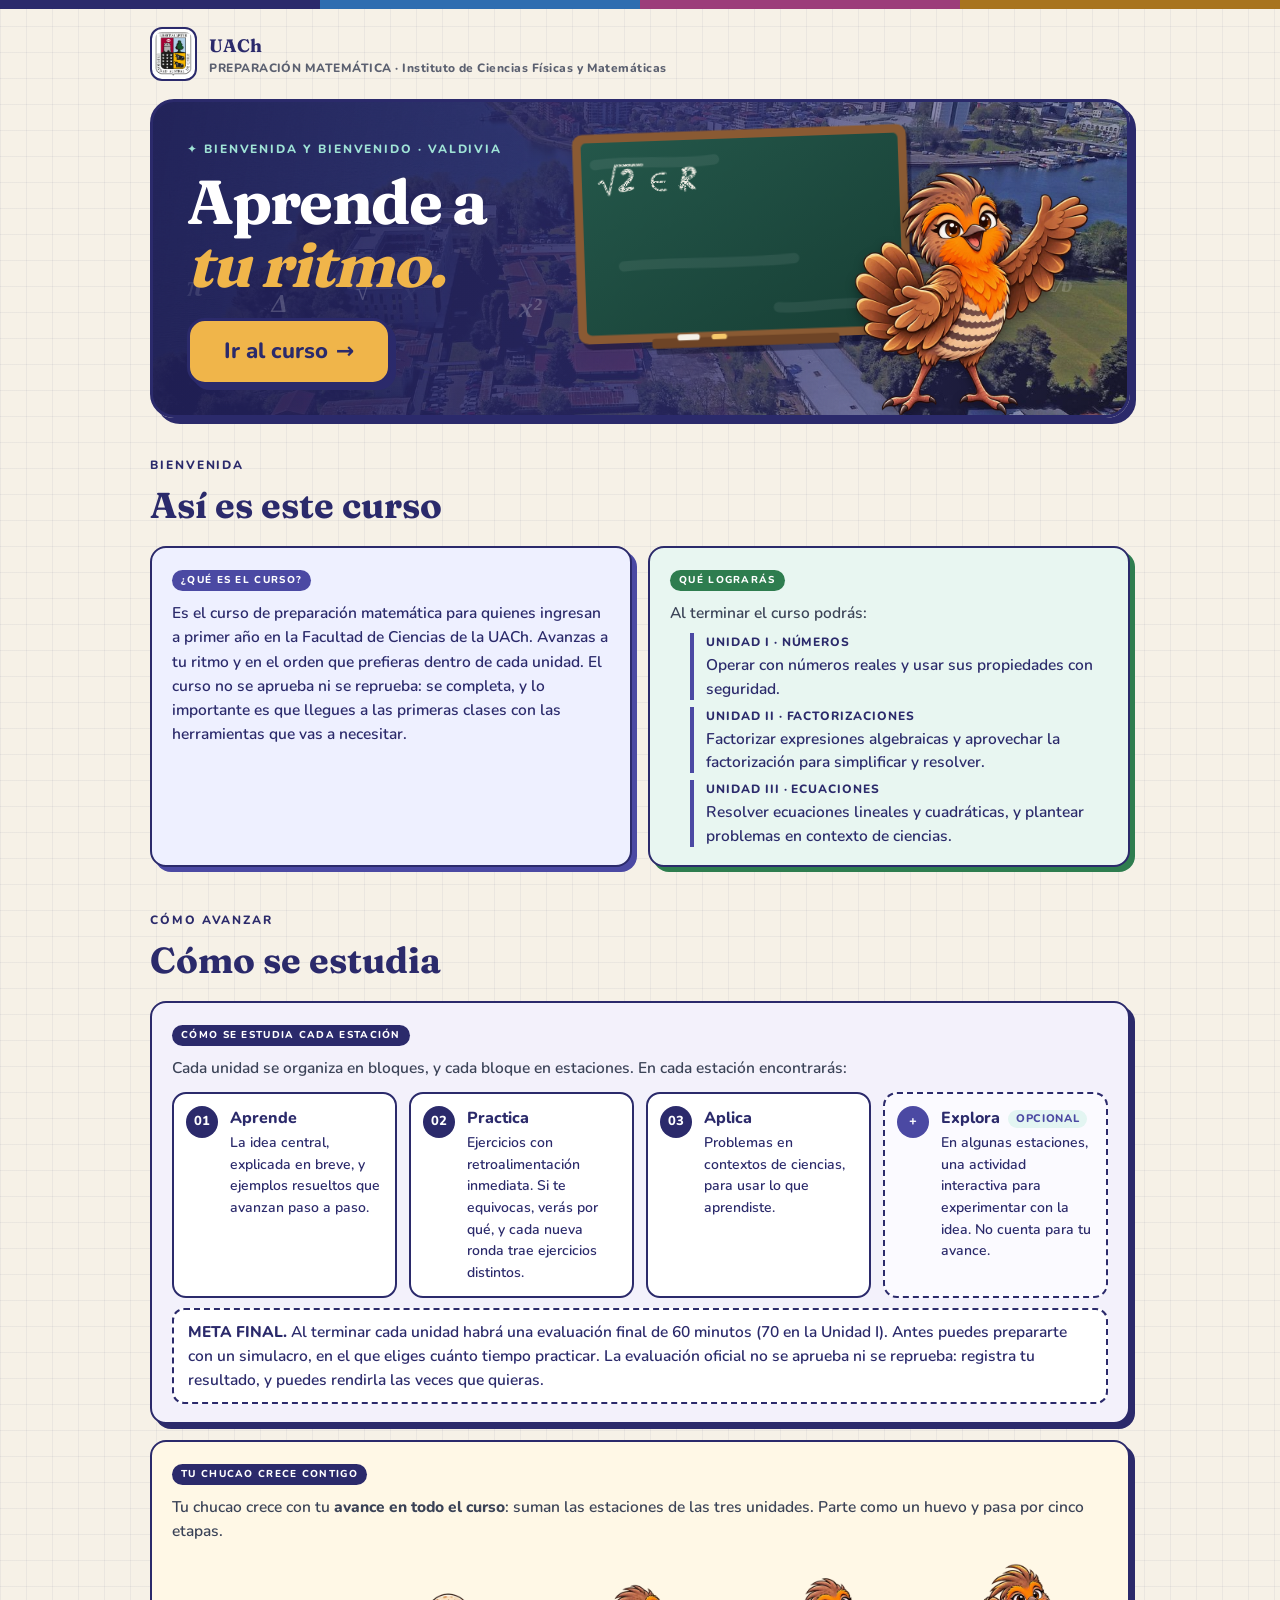
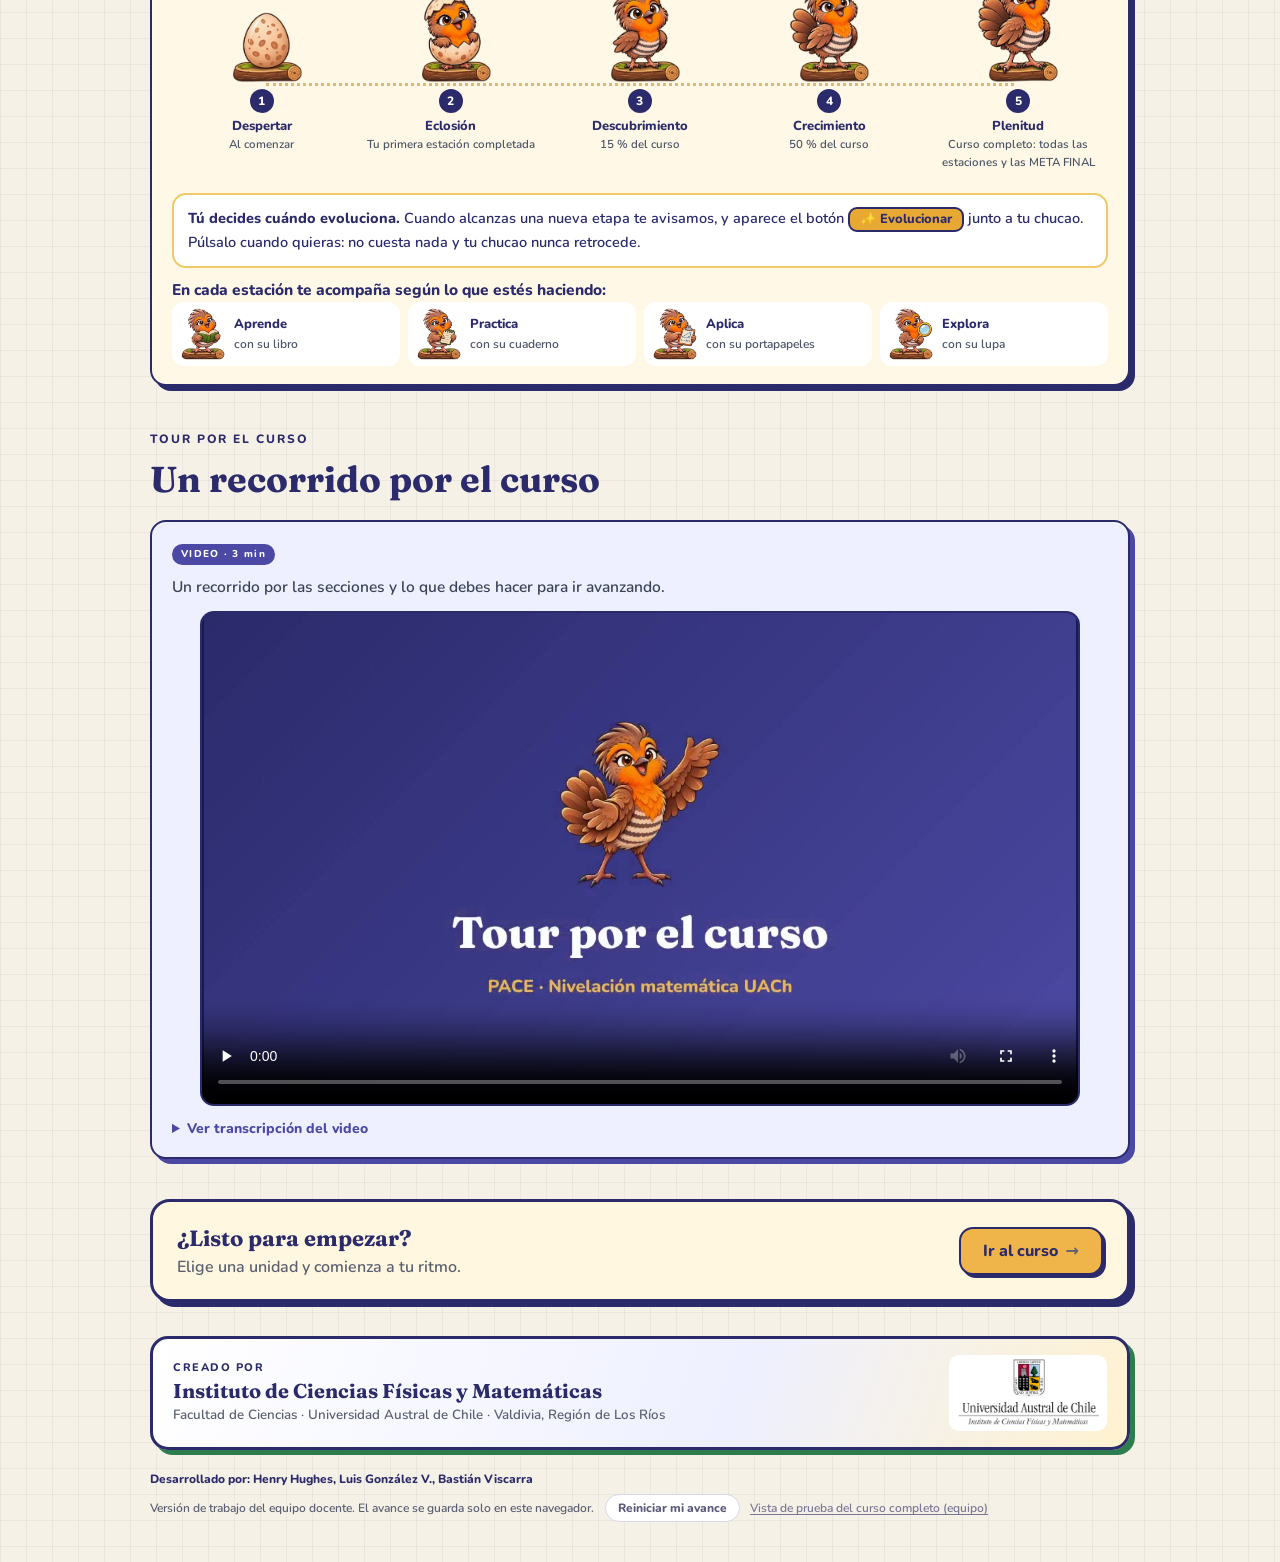
==== commit 035a9e08: "Regenerar las páginas de las unidades (automático, tras 433cfd9)" ====
--- a/index.html
+++ b/index.html
@@ -92,7 +92,7 @@
 </div>
 <div id="vCurso" class="view" hidden>
 <a class="back" href="#inicio"><span aria-hidden="true">←</span> Volver al inicio</a>
-<div id="hp-units" class="ph"><span class="eyebrow2">TU RECORRIDO</span><h2>Unidades de aprendizaje</h2><div class="units"><a class="ucard" style="--c:#2F6DB0;--s:#e6eff8" href="unidades/u1/html/index.html?v11262000"><span class="tag">UNIDAD I</span><span class="num">I</span><h3>Números</h3><p>Unidad 1</p><span class="go">Entrar ↗</span></a><a class="ucard" style="--c:#9C3D7A;--s:#f6e8f1" href="unidades/u2/html/index.html?v11262000"><span class="tag">UNIDAD II</span><span class="num">II</span><h3>Factorizaciones</h3><p>Unidad 2</p><span class="go">Entrar ↗</span></a><a class="ucard" style="--c:#A8741F;--s:#f8efdf" href="unidades/u3/html/index.html?v11262000"><span class="tag">UNIDAD III</span><span class="num">III</span><h3>Ecuaciones</h3><p>Unidad 3 · lineales y cuadráticas</p><span class="go">Entrar ↗</span></a></div></div>
+<div id="hp-units" class="ph"><span class="eyebrow2">TU RECORRIDO</span><h2>Unidades de aprendizaje</h2><div class="units"><a class="ucard" style="--c:#2F6DB0;--s:#e6eff8" href="unidades/u1/html/index.html?v11262300"><span class="tag">UNIDAD I</span><span class="num">I</span><h3>Números</h3><p>Unidad 1</p><span class="go">Entrar ↗</span></a><a class="ucard" style="--c:#9C3D7A;--s:#f6e8f1" href="unidades/u2/html/index.html?v11262300"><span class="tag">UNIDAD II</span><span class="num">II</span><h3>Factorizaciones</h3><p>Unidad 2</p><span class="go">Entrar ↗</span></a><a class="ucard" style="--c:#A8741F;--s:#f8efdf" href="unidades/u3/html/index.html?v11262300"><span class="tag">UNIDAD III</span><span class="num">III</span><h3>Ecuaciones</h3><p>Unidad 3 · lineales y cuadráticas</p><span class="go">Entrar ↗</span></a></div></div>
 </div>
 <aside class="credits" aria-label="Créditos"><div class="cm"><span>CREADO POR</span><b>Instituto de Ciencias Físicas y Matemáticas</b><small>Facultad de Ciencias · Universidad Austral de Chile · Valdivia, Región de Los Ríos</small></div><img src="[data-uri]" alt="Universidad Austral de Chile · Instituto de Ciencias Físicas y Matemáticas"></aside>
 <footer><p class="dev-credits">Desarrollado por: Henry Hughes, Luis González V., Bastián Viscarra</p>Versión de trabajo del equipo docente. El avance se guarda solo en este navegador. <button type="button" id="resetAll" style="margin-left:8px;border:1px solid #d9d5ea;background:#fff;color:#5b5a7a;border-radius:999px;padding:4px 12px;font:inherit;font-size:12px;font-weight:700;cursor:pointer">Reiniciar mi avance</button><a class="dev-link" href="curso-completo/index.html" style="display:inline-block;margin-left:10px;font-size:12px;color:#7a7894;text-decoration:underline;text-underline-offset:2px">Vista de prueba del curso completo (equipo)</a></footer><script>(function(){var b=document.getElementById("resetAll");if(!b)return;b.addEventListener("click",function(){if(!window.confirm("¿Borrar tu avance en las tres unidades en este navegador?\n\nVolverás a empezar desde cero. No se puede deshacer."))return;try{var k=[];for(var i=0;i<localStorage.length;i++){var n=localStorage.key(i);if(n&&(n.indexOf("pace_uach_")===0||n.indexOf("pace_resumen_")===0||n==="pace_chucao"))k.push(n);}k.forEach(function(n){localStorage.removeItem(n);});b.textContent="Avance borrado";b.disabled=true;[].forEach.call(document.querySelectorAll("a.ucard .uc-av"),function(x){x.remove();});}catch(e){}});})();</script></main>
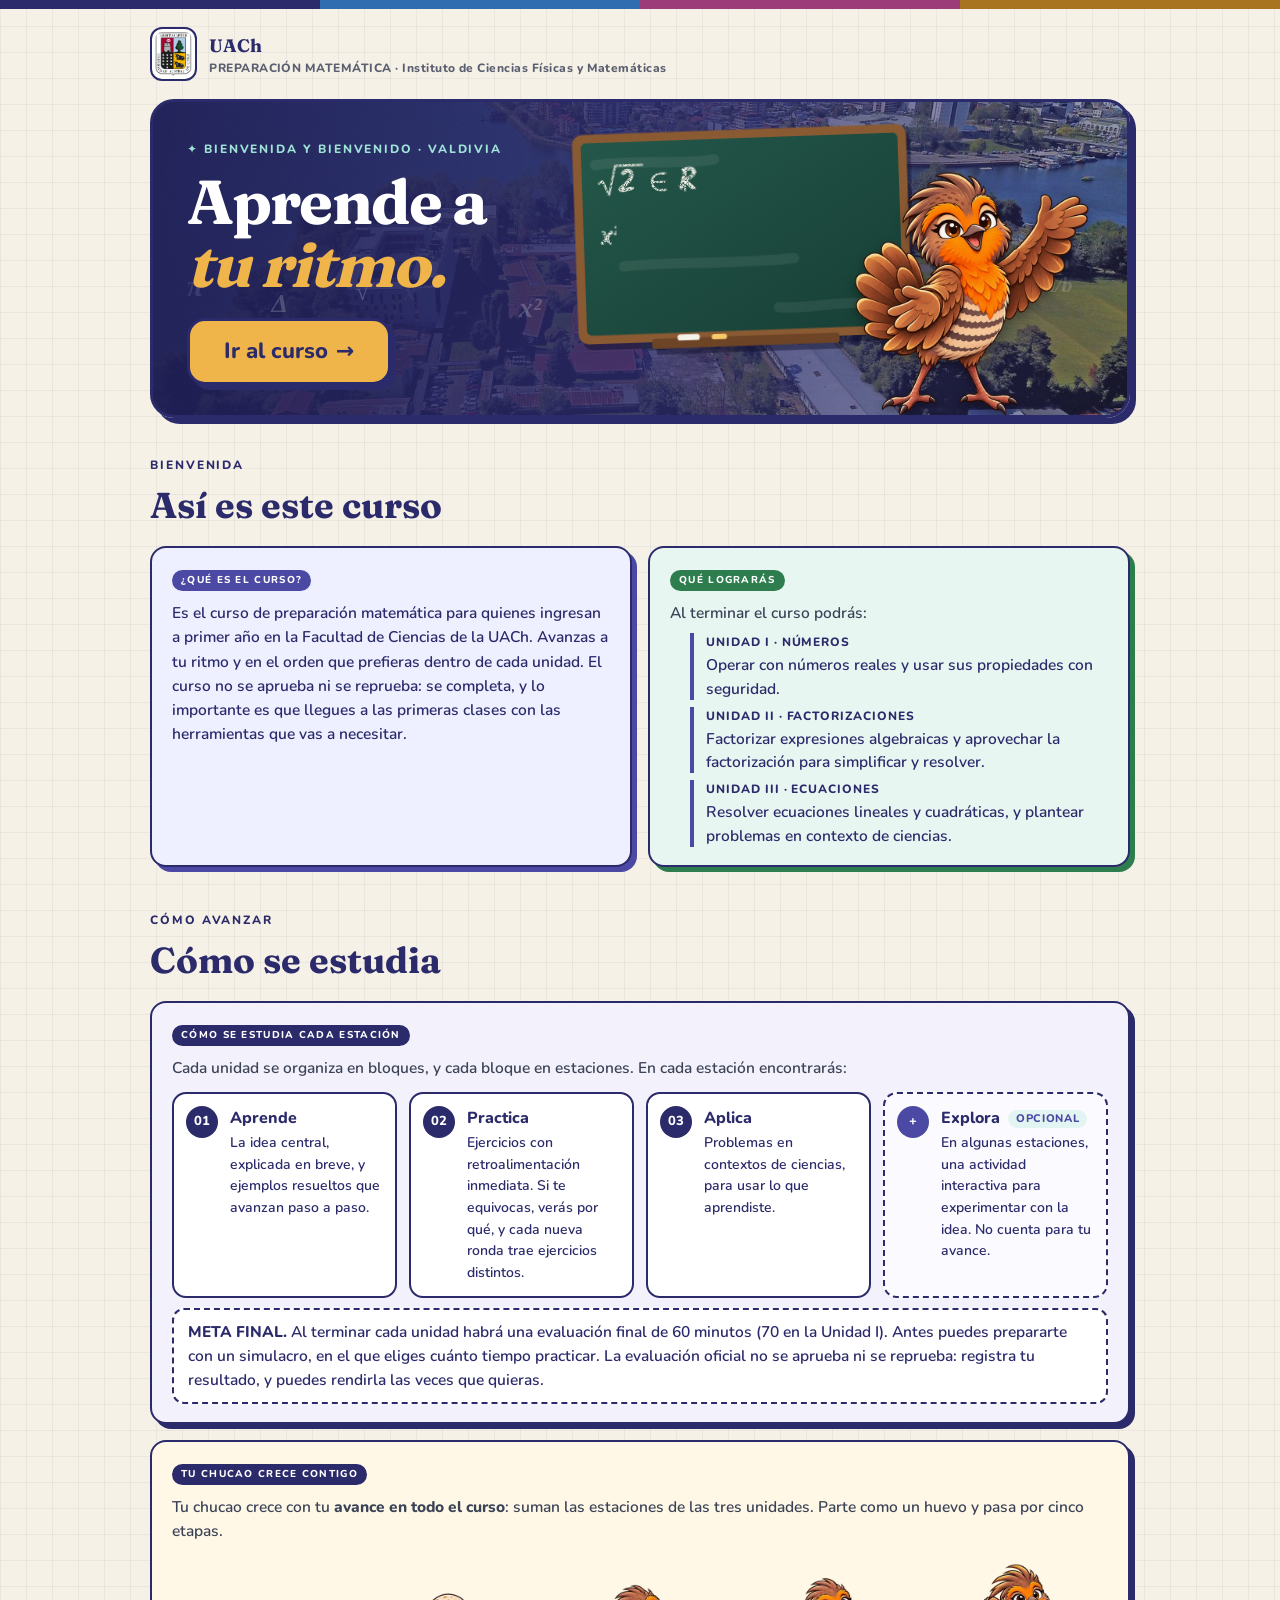
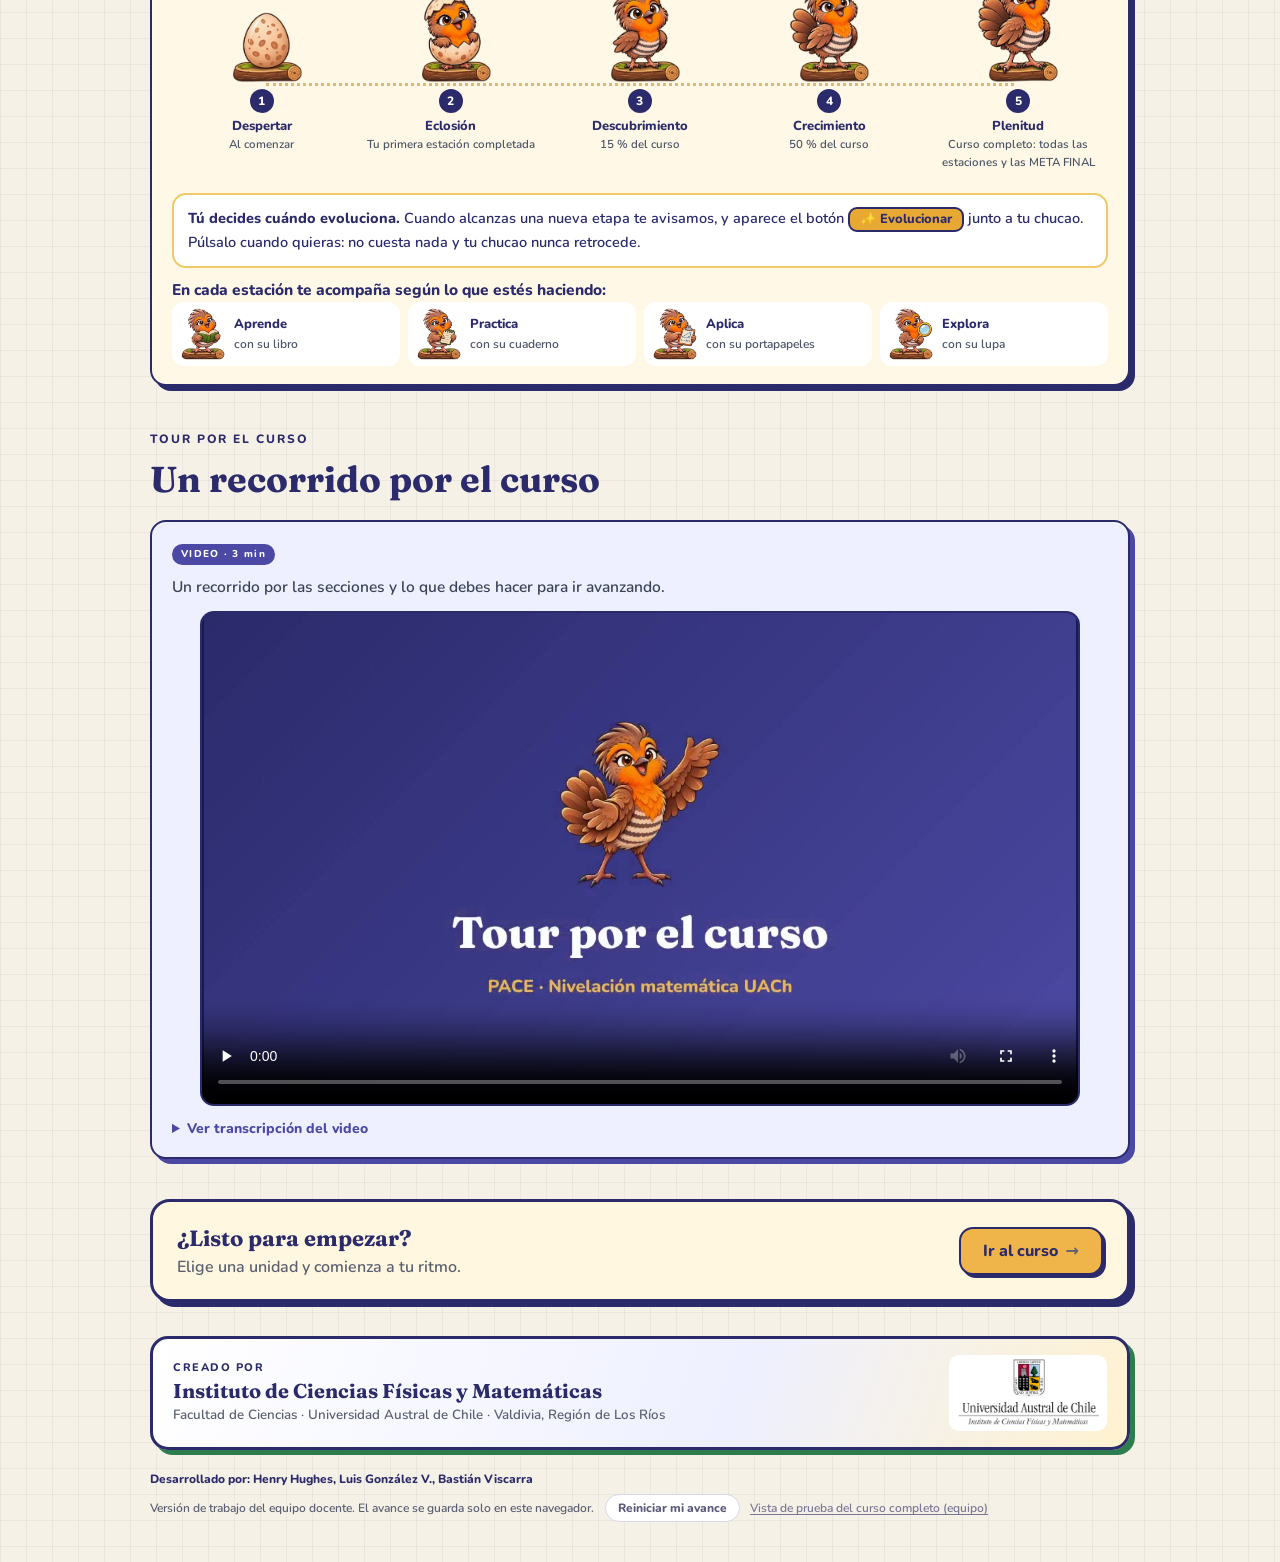
==== commit b4978eb7: "Regenerar las páginas de las unidades (automático, tras 3d0121a)" ====
--- a/index.html
+++ b/index.html
@@ -92,7 +92,7 @@
 </div>
 <div id="vCurso" class="view" hidden>
 <a class="back" href="#inicio"><span aria-hidden="true">←</span> Volver al inicio</a>
-<div id="hp-units" class="ph"><span class="eyebrow2">TU RECORRIDO</span><h2>Unidades de aprendizaje</h2><div class="units"><a class="ucard" style="--c:#2F6DB0;--s:#e6eff8" href="unidades/u1/html/index.html?v11262300"><span class="tag">UNIDAD I</span><span class="num">I</span><h3>Números</h3><p>Unidad 1</p><span class="go">Entrar ↗</span></a><a class="ucard" style="--c:#9C3D7A;--s:#f6e8f1" href="unidades/u2/html/index.html?v11262300"><span class="tag">UNIDAD II</span><span class="num">II</span><h3>Factorizaciones</h3><p>Unidad 2</p><span class="go">Entrar ↗</span></a><a class="ucard" style="--c:#A8741F;--s:#f8efdf" href="unidades/u3/html/index.html?v11262300"><span class="tag">UNIDAD III</span><span class="num">III</span><h3>Ecuaciones</h3><p>Unidad 3 · lineales y cuadráticas</p><span class="go">Entrar ↗</span></a></div></div>
+<div id="hp-units" class="ph"><span class="eyebrow2">TU RECORRIDO</span><h2>Unidades de aprendizaje</h2><div class="units"><a class="ucard" style="--c:#2F6DB0;--s:#e6eff8" href="unidades/u1/html/index.html?v11270037"><span class="tag">UNIDAD I</span><span class="num">I</span><h3>Números</h3><p>Unidad 1</p><span class="go">Entrar ↗</span></a><a class="ucard" style="--c:#9C3D7A;--s:#f6e8f1" href="unidades/u2/html/index.html?v11270037"><span class="tag">UNIDAD II</span><span class="num">II</span><h3>Factorizaciones</h3><p>Unidad 2</p><span class="go">Entrar ↗</span></a><a class="ucard" style="--c:#A8741F;--s:#f8efdf" href="unidades/u3/html/index.html?v11270037"><span class="tag">UNIDAD III</span><span class="num">III</span><h3>Ecuaciones</h3><p>Unidad 3 · lineales y cuadráticas</p><span class="go">Entrar ↗</span></a></div></div>
 </div>
 <aside class="credits" aria-label="Créditos"><div class="cm"><span>CREADO POR</span><b>Instituto de Ciencias Físicas y Matemáticas</b><small>Facultad de Ciencias · Universidad Austral de Chile · Valdivia, Región de Los Ríos</small></div><img src="[data-uri]" alt="Universidad Austral de Chile · Instituto de Ciencias Físicas y Matemáticas"></aside>
 <footer><p class="dev-credits">Desarrollado por: Henry Hughes, Luis González V., Bastián Viscarra</p>Versión de trabajo del equipo docente. El avance se guarda solo en este navegador. <button type="button" id="resetAll" style="margin-left:8px;border:1px solid #d9d5ea;background:#fff;color:#5b5a7a;border-radius:999px;padding:4px 12px;font:inherit;font-size:12px;font-weight:700;cursor:pointer">Reiniciar mi avance</button><a class="dev-link" href="curso-completo/index.html" style="display:inline-block;margin-left:10px;font-size:12px;color:#7a7894;text-decoration:underline;text-underline-offset:2px">Vista de prueba del curso completo (equipo)</a></footer><script>(function(){var b=document.getElementById("resetAll");if(!b)return;b.addEventListener("click",function(){if(!window.confirm("¿Borrar tu avance en las tres unidades en este navegador?\n\nVolverás a empezar desde cero. No se puede deshacer."))return;try{var k=[];for(var i=0;i<localStorage.length;i++){var n=localStorage.key(i);if(n&&(n.indexOf("pace_uach_")===0||n.indexOf("pace_resumen_")===0||n==="pace_chucao"))k.push(n);}k.forEach(function(n){localStorage.removeItem(n);});b.textContent="Avance borrado";b.disabled=true;[].forEach.call(document.querySelectorAll("a.ucard .uc-av"),function(x){x.remove();});}catch(e){}});})();</script></main>
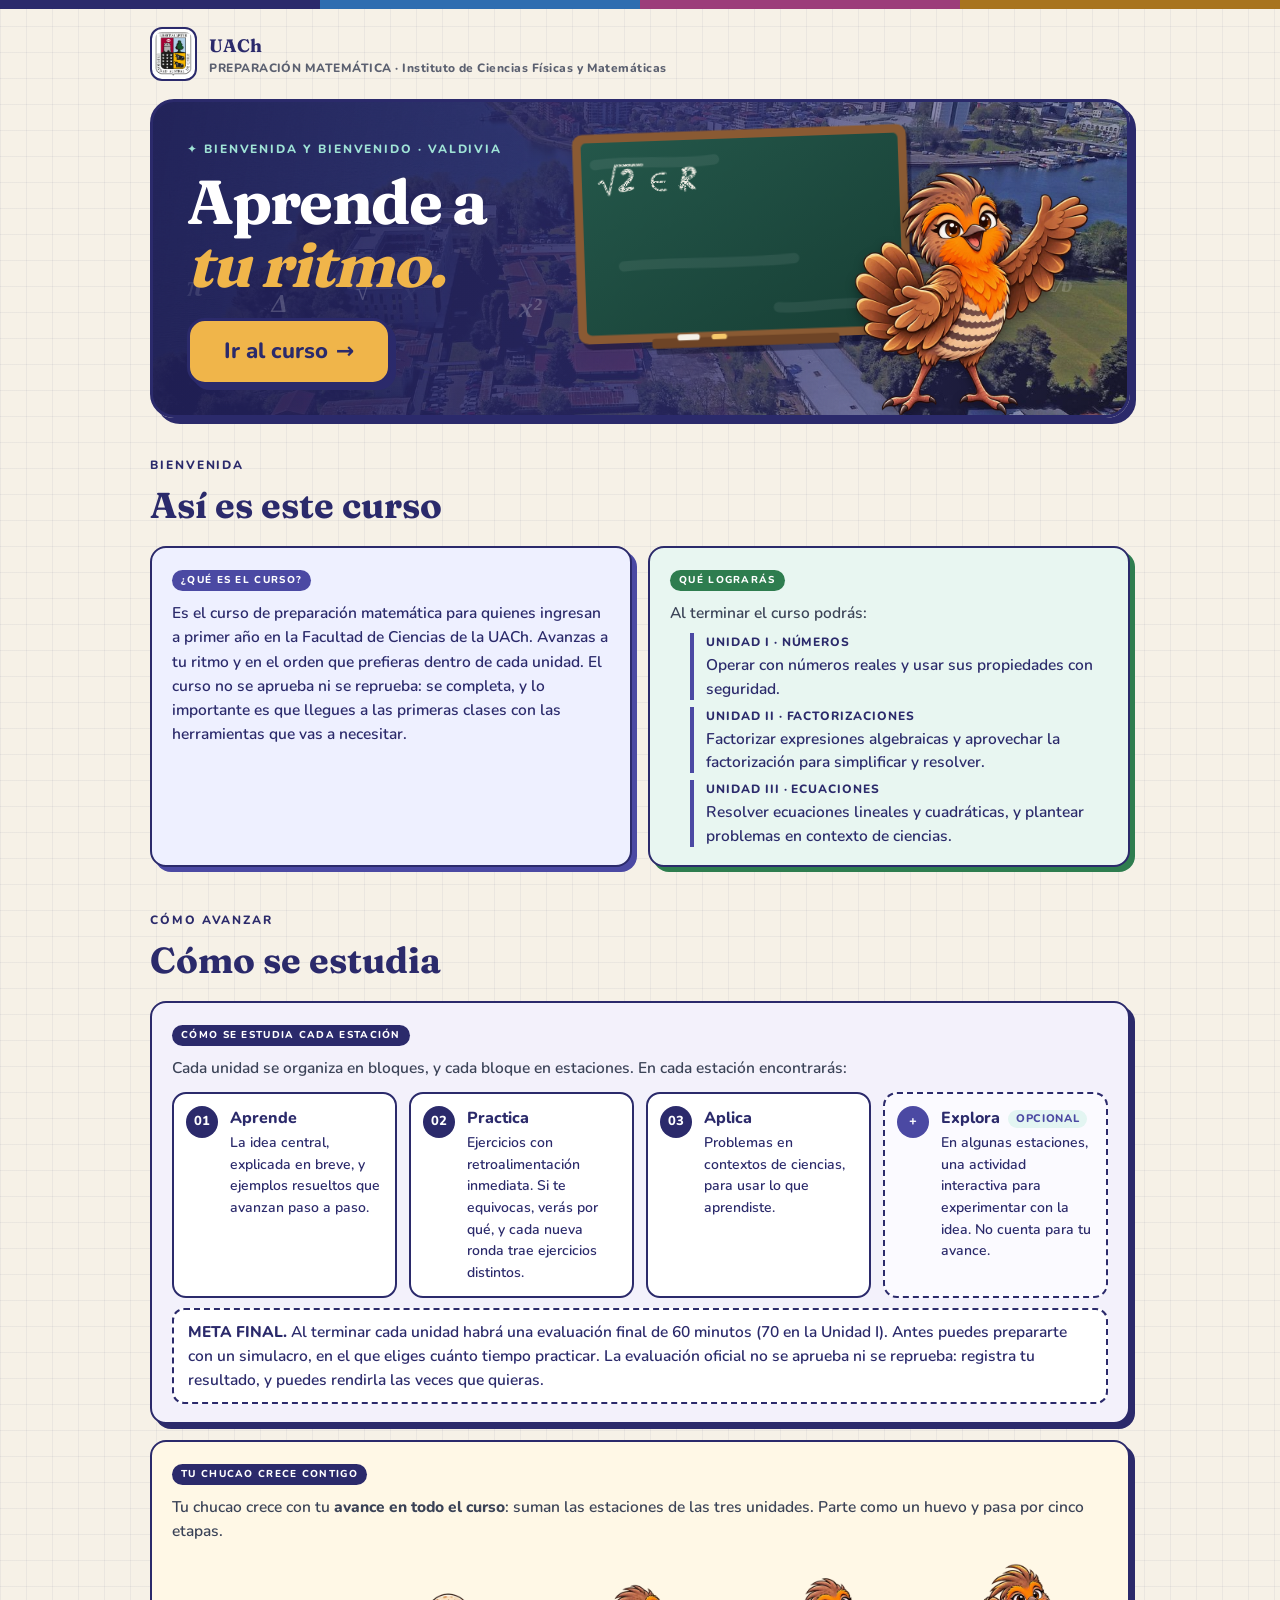
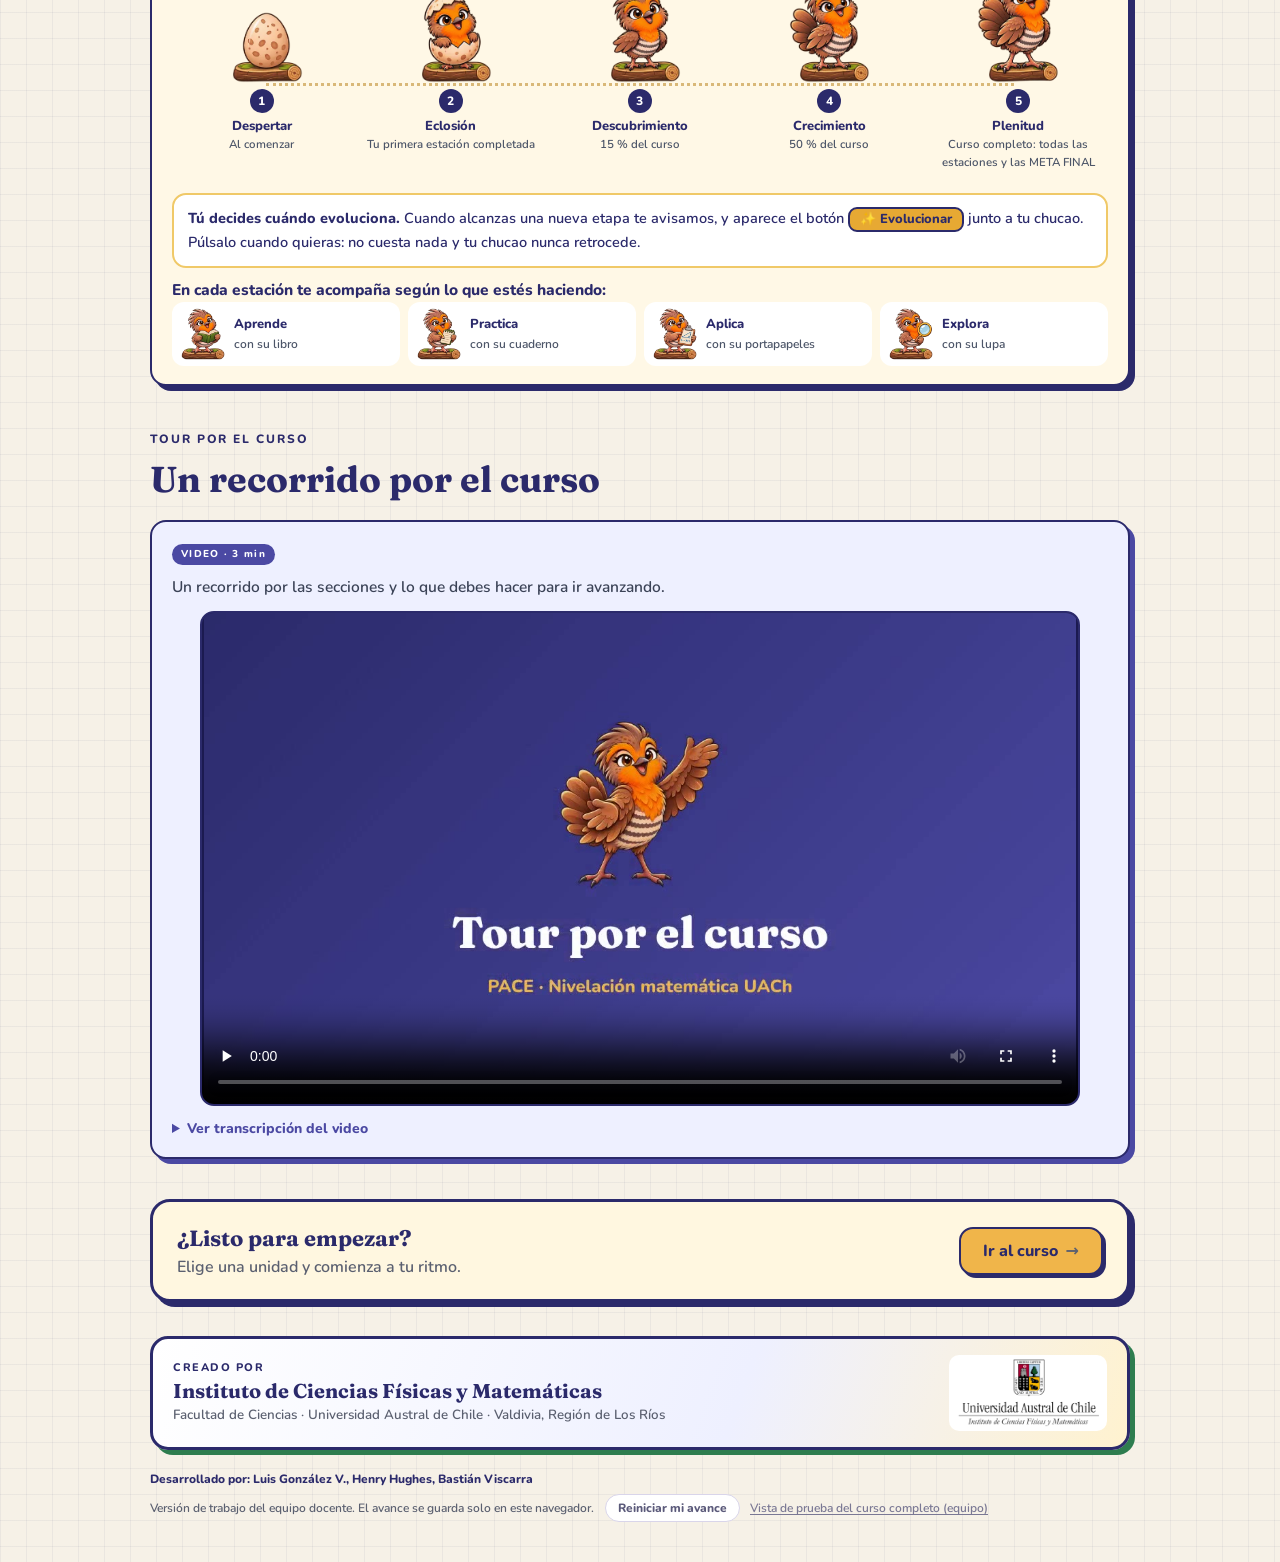
==== commit 36490be4: "Explora: volver a Aplica con la flecha ←; créditos en orden alfabético Co-Authored-By: Claude Opus 5" ====
--- a/index.html
+++ b/index.html
@@ -95,7 +95,7 @@
 <div id="hp-units" class="ph"><span class="eyebrow2">TU RECORRIDO</span><h2>Unidades de aprendizaje</h2><div class="units"><a class="ucard" style="--c:#2F6DB0;--s:#e6eff8" href="unidades/u1/html/index.html?v11270037"><span class="tag">UNIDAD I</span><span class="num">I</span><h3>Números</h3><p>Unidad 1</p><span class="go">Entrar ↗</span></a><a class="ucard" style="--c:#9C3D7A;--s:#f6e8f1" href="unidades/u2/html/index.html?v11270037"><span class="tag">UNIDAD II</span><span class="num">II</span><h3>Factorizaciones</h3><p>Unidad 2</p><span class="go">Entrar ↗</span></a><a class="ucard" style="--c:#A8741F;--s:#f8efdf" href="unidades/u3/html/index.html?v11270037"><span class="tag">UNIDAD III</span><span class="num">III</span><h3>Ecuaciones</h3><p>Unidad 3 · lineales y cuadráticas</p><span class="go">Entrar ↗</span></a></div></div>
 </div>
 <aside class="credits" aria-label="Créditos"><div class="cm"><span>CREADO POR</span><b>Instituto de Ciencias Físicas y Matemáticas</b><small>Facultad de Ciencias · Universidad Austral de Chile · Valdivia, Región de Los Ríos</small></div><img src="[data-uri]" alt="Universidad Austral de Chile · Instituto de Ciencias Físicas y Matemáticas"></aside>
-<footer><p class="dev-credits">Desarrollado por: Henry Hughes, Luis González V., Bastián Viscarra</p>Versión de trabajo del equipo docente. El avance se guarda solo en este navegador. <button type="button" id="resetAll" style="margin-left:8px;border:1px solid #d9d5ea;background:#fff;color:#5b5a7a;border-radius:999px;padding:4px 12px;font:inherit;font-size:12px;font-weight:700;cursor:pointer">Reiniciar mi avance</button><a class="dev-link" href="curso-completo/index.html" style="display:inline-block;margin-left:10px;font-size:12px;color:#7a7894;text-decoration:underline;text-underline-offset:2px">Vista de prueba del curso completo (equipo)</a></footer><script>(function(){var b=document.getElementById("resetAll");if(!b)return;b.addEventListener("click",function(){if(!window.confirm("¿Borrar tu avance en las tres unidades en este navegador?\n\nVolverás a empezar desde cero. No se puede deshacer."))return;try{var k=[];for(var i=0;i<localStorage.length;i++){var n=localStorage.key(i);if(n&&(n.indexOf("pace_uach_")===0||n.indexOf("pace_resumen_")===0||n==="pace_chucao"))k.push(n);}k.forEach(function(n){localStorage.removeItem(n);});b.textContent="Avance borrado";b.disabled=true;[].forEach.call(document.querySelectorAll("a.ucard .uc-av"),function(x){x.remove();});}catch(e){}});})();</script></main>
+<footer><p class="dev-credits">Desarrollado por: Luis González V., Henry Hughes, Bastián Viscarra</p>Versión de trabajo del equipo docente. El avance se guarda solo en este navegador. <button type="button" id="resetAll" style="margin-left:8px;border:1px solid #d9d5ea;background:#fff;color:#5b5a7a;border-radius:999px;padding:4px 12px;font:inherit;font-size:12px;font-weight:700;cursor:pointer">Reiniciar mi avance</button><a class="dev-link" href="curso-completo/index.html" style="display:inline-block;margin-left:10px;font-size:12px;color:#7a7894;text-decoration:underline;text-underline-offset:2px">Vista de prueba del curso completo (equipo)</a></footer><script>(function(){var b=document.getElementById("resetAll");if(!b)return;b.addEventListener("click",function(){if(!window.confirm("¿Borrar tu avance en las tres unidades en este navegador?\n\nVolverás a empezar desde cero. No se puede deshacer."))return;try{var k=[];for(var i=0;i<localStorage.length;i++){var n=localStorage.key(i);if(n&&(n.indexOf("pace_uach_")===0||n.indexOf("pace_resumen_")===0||n==="pace_chucao"))k.push(n);}k.forEach(function(n){localStorage.removeItem(n);});b.textContent="Avance borrado";b.disabled=true;[].forEach.call(document.querySelectorAll("a.ucard .uc-av"),function(x){x.remove();});}catch(e){}});})();</script></main>
 <script>(function(){var vI=document.getElementById('vInicio'),vC=document.getElementById('vCurso');
 function show(){var c=location.hash==='#curso';vI.hidden=c;vC.hidden=!c;if(c){var v=vI.querySelector('video');if(v&&!v.paused)v.pause();}
 var h=(c?vC:vI).querySelector('h1,h2');window.scrollTo(0,0);if(h&&document.readyState==='complete'){h.setAttribute('tabindex','-1');h.focus({preventScroll:true});}}
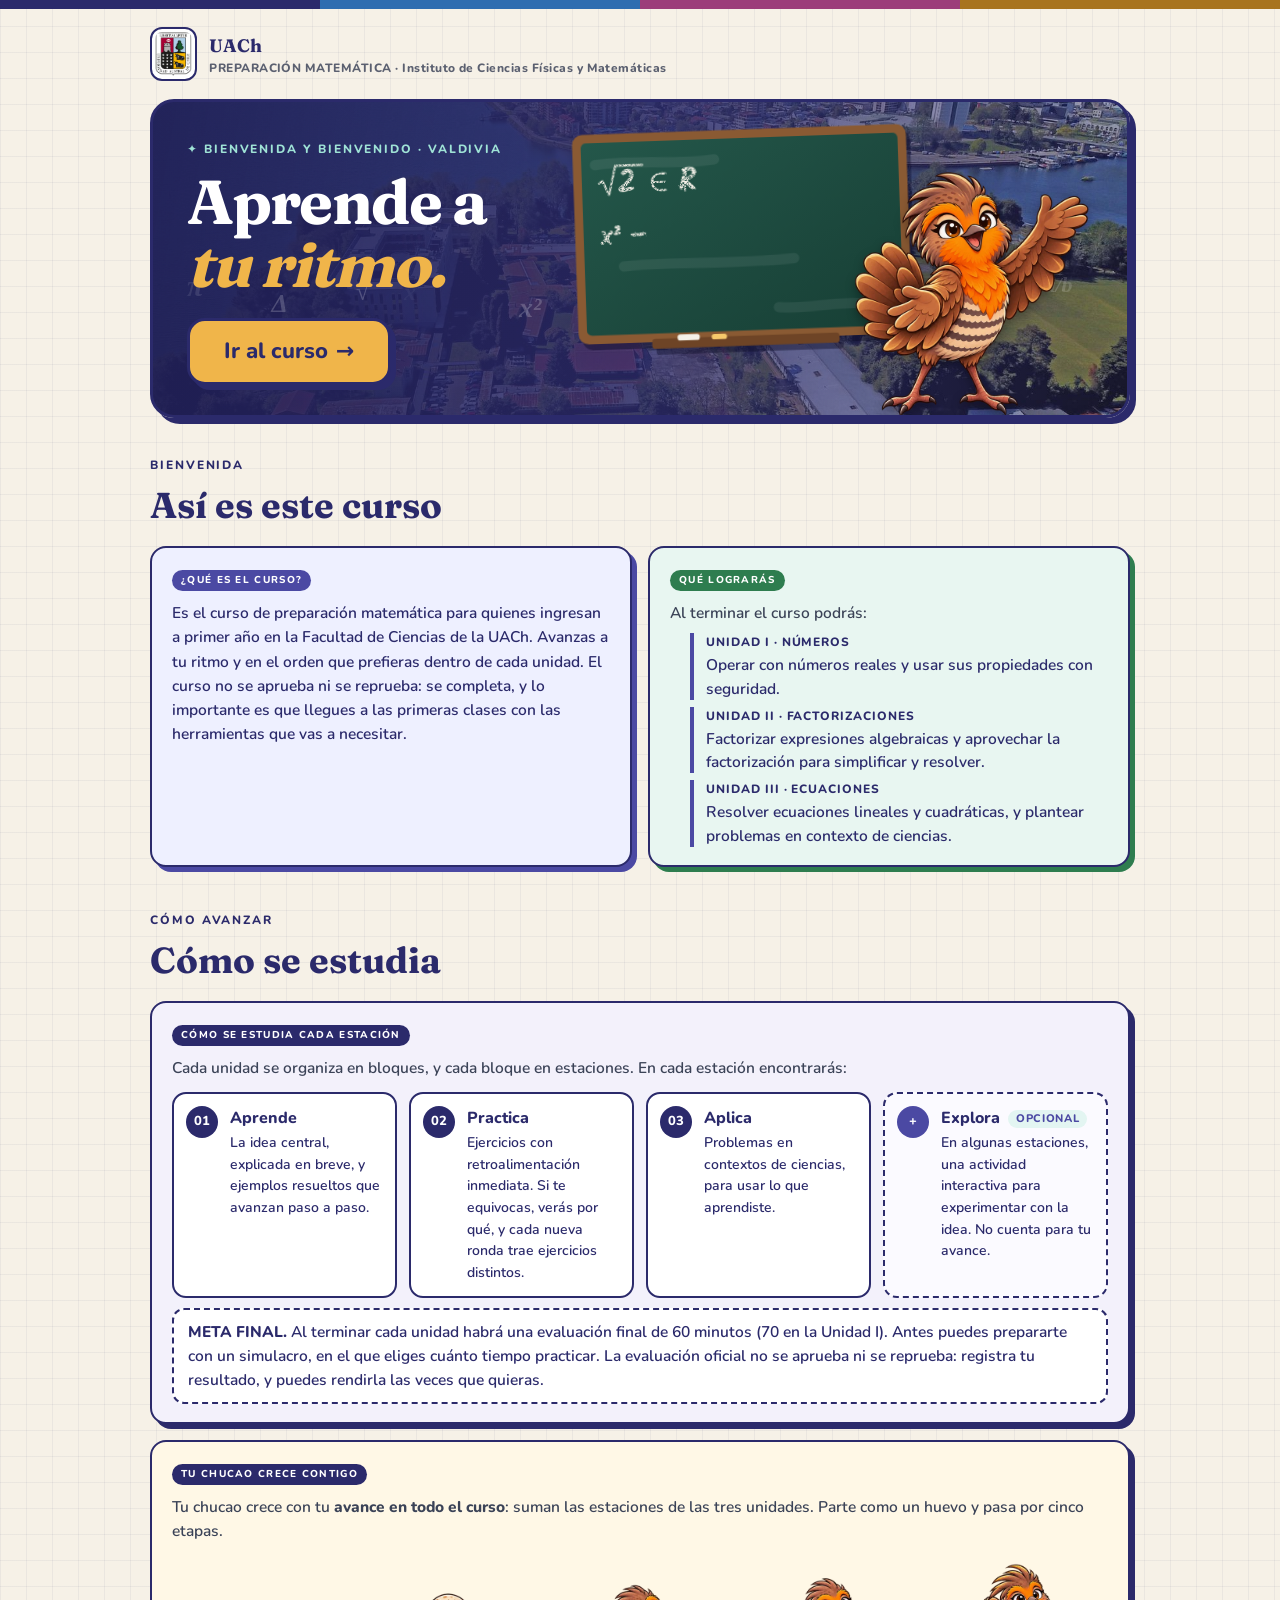
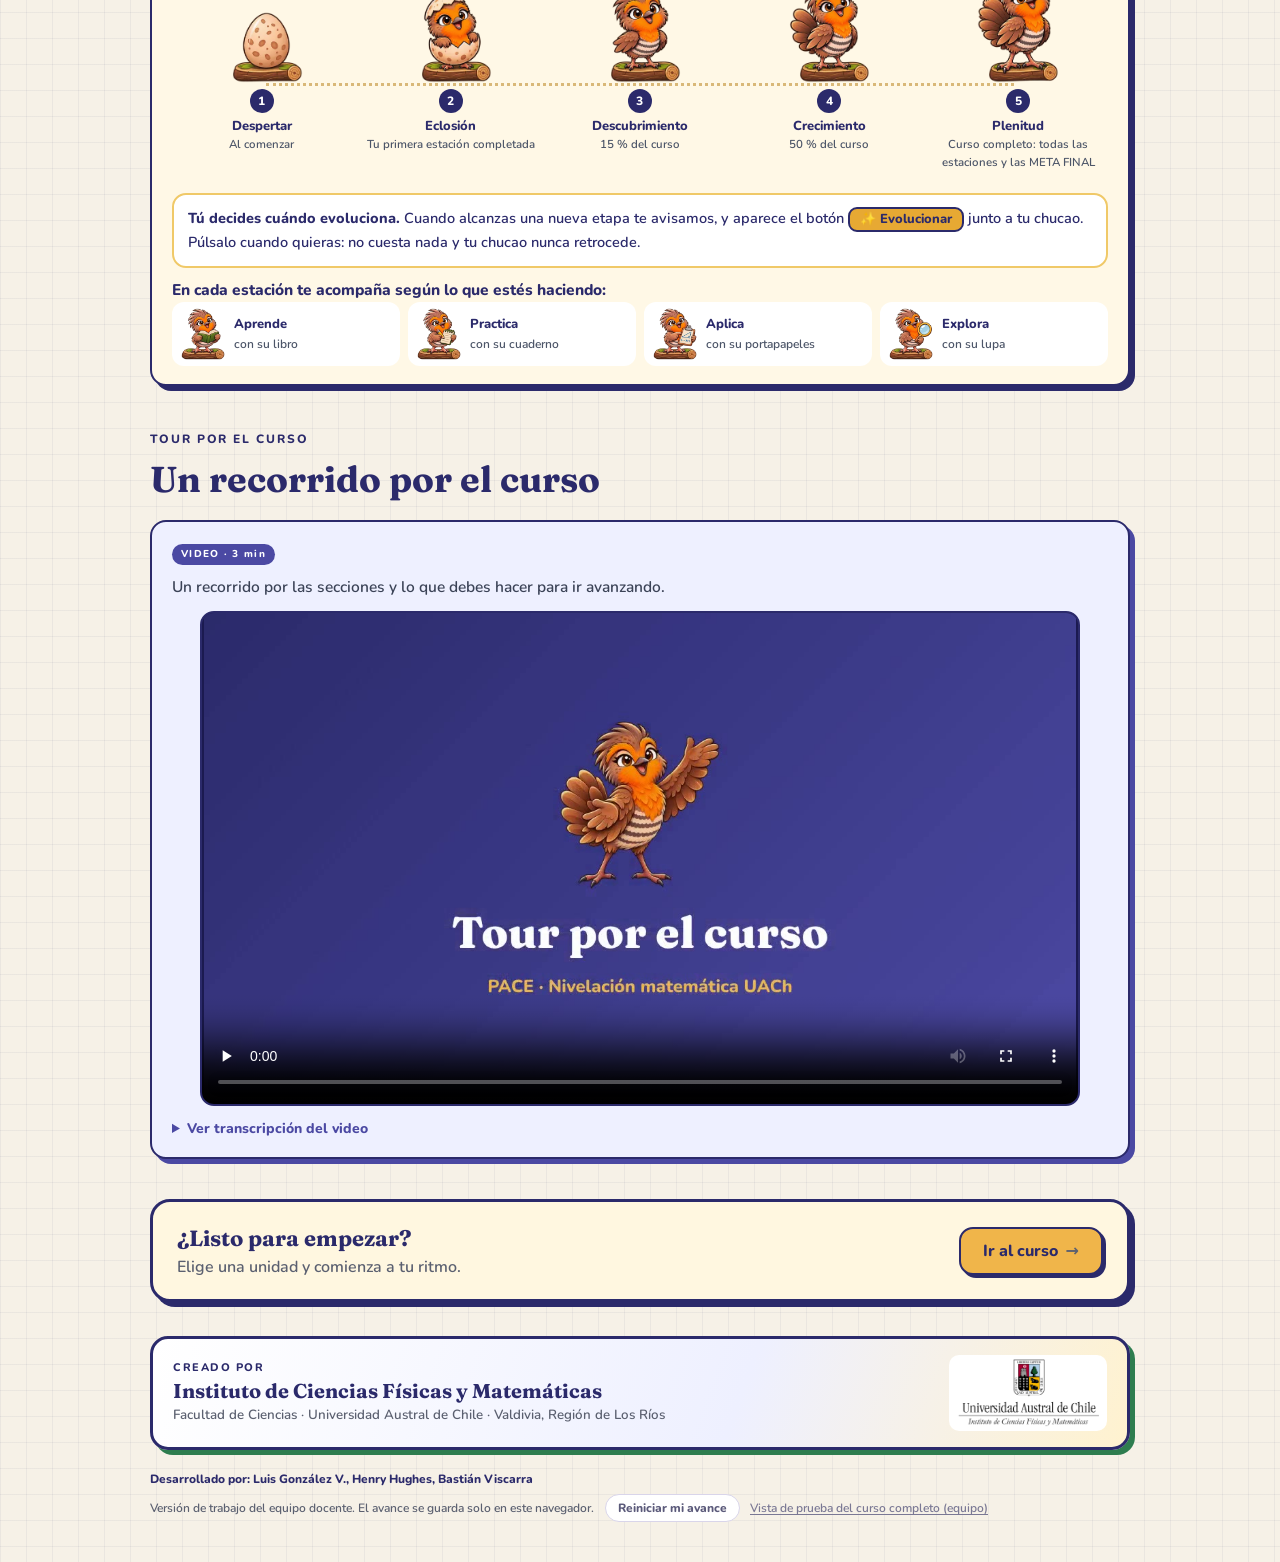
==== commit 8a9721a5: "Regenerar las páginas de las unidades (automático, tras 36490be)" ====
--- a/index.html
+++ b/index.html
@@ -92,7 +92,7 @@
 </div>
 <div id="vCurso" class="view" hidden>
 <a class="back" href="#inicio"><span aria-hidden="true">←</span> Volver al inicio</a>
-<div id="hp-units" class="ph"><span class="eyebrow2">TU RECORRIDO</span><h2>Unidades de aprendizaje</h2><div class="units"><a class="ucard" style="--c:#2F6DB0;--s:#e6eff8" href="unidades/u1/html/index.html?v11270037"><span class="tag">UNIDAD I</span><span class="num">I</span><h3>Números</h3><p>Unidad 1</p><span class="go">Entrar ↗</span></a><a class="ucard" style="--c:#9C3D7A;--s:#f6e8f1" href="unidades/u2/html/index.html?v11270037"><span class="tag">UNIDAD II</span><span class="num">II</span><h3>Factorizaciones</h3><p>Unidad 2</p><span class="go">Entrar ↗</span></a><a class="ucard" style="--c:#A8741F;--s:#f8efdf" href="unidades/u3/html/index.html?v11270037"><span class="tag">UNIDAD III</span><span class="num">III</span><h3>Ecuaciones</h3><p>Unidad 3 · lineales y cuadráticas</p><span class="go">Entrar ↗</span></a></div></div>
+<div id="hp-units" class="ph"><span class="eyebrow2">TU RECORRIDO</span><h2>Unidades de aprendizaje</h2><div class="units"><a class="ucard" style="--c:#2F6DB0;--s:#e6eff8" href="unidades/u1/html/index.html?v11270047"><span class="tag">UNIDAD I</span><span class="num">I</span><h3>Números</h3><p>Unidad 1</p><span class="go">Entrar ↗</span></a><a class="ucard" style="--c:#9C3D7A;--s:#f6e8f1" href="unidades/u2/html/index.html?v11270047"><span class="tag">UNIDAD II</span><span class="num">II</span><h3>Factorizaciones</h3><p>Unidad 2</p><span class="go">Entrar ↗</span></a><a class="ucard" style="--c:#A8741F;--s:#f8efdf" href="unidades/u3/html/index.html?v11270047"><span class="tag">UNIDAD III</span><span class="num">III</span><h3>Ecuaciones</h3><p>Unidad 3 · lineales y cuadráticas</p><span class="go">Entrar ↗</span></a></div></div>
 </div>
 <aside class="credits" aria-label="Créditos"><div class="cm"><span>CREADO POR</span><b>Instituto de Ciencias Físicas y Matemáticas</b><small>Facultad de Ciencias · Universidad Austral de Chile · Valdivia, Región de Los Ríos</small></div><img src="[data-uri]" alt="Universidad Austral de Chile · Instituto de Ciencias Físicas y Matemáticas"></aside>
 <footer><p class="dev-credits">Desarrollado por: Luis González V., Henry Hughes, Bastián Viscarra</p>Versión de trabajo del equipo docente. El avance se guarda solo en este navegador. <button type="button" id="resetAll" style="margin-left:8px;border:1px solid #d9d5ea;background:#fff;color:#5b5a7a;border-radius:999px;padding:4px 12px;font:inherit;font-size:12px;font-weight:700;cursor:pointer">Reiniciar mi avance</button><a class="dev-link" href="curso-completo/index.html" style="display:inline-block;margin-left:10px;font-size:12px;color:#7a7894;text-decoration:underline;text-underline-offset:2px">Vista de prueba del curso completo (equipo)</a></footer><script>(function(){var b=document.getElementById("resetAll");if(!b)return;b.addEventListener("click",function(){if(!window.confirm("¿Borrar tu avance en las tres unidades en este navegador?\n\nVolverás a empezar desde cero. No se puede deshacer."))return;try{var k=[];for(var i=0;i<localStorage.length;i++){var n=localStorage.key(i);if(n&&(n.indexOf("pace_uach_")===0||n.indexOf("pace_resumen_")===0||n==="pace_chucao"))k.push(n);}k.forEach(function(n){localStorage.removeItem(n);});b.textContent="Avance borrado";b.disabled=true;[].forEach.call(document.querySelectorAll("a.ucard .uc-av"),function(x){x.remove();});}catch(e){}});})();</script></main>
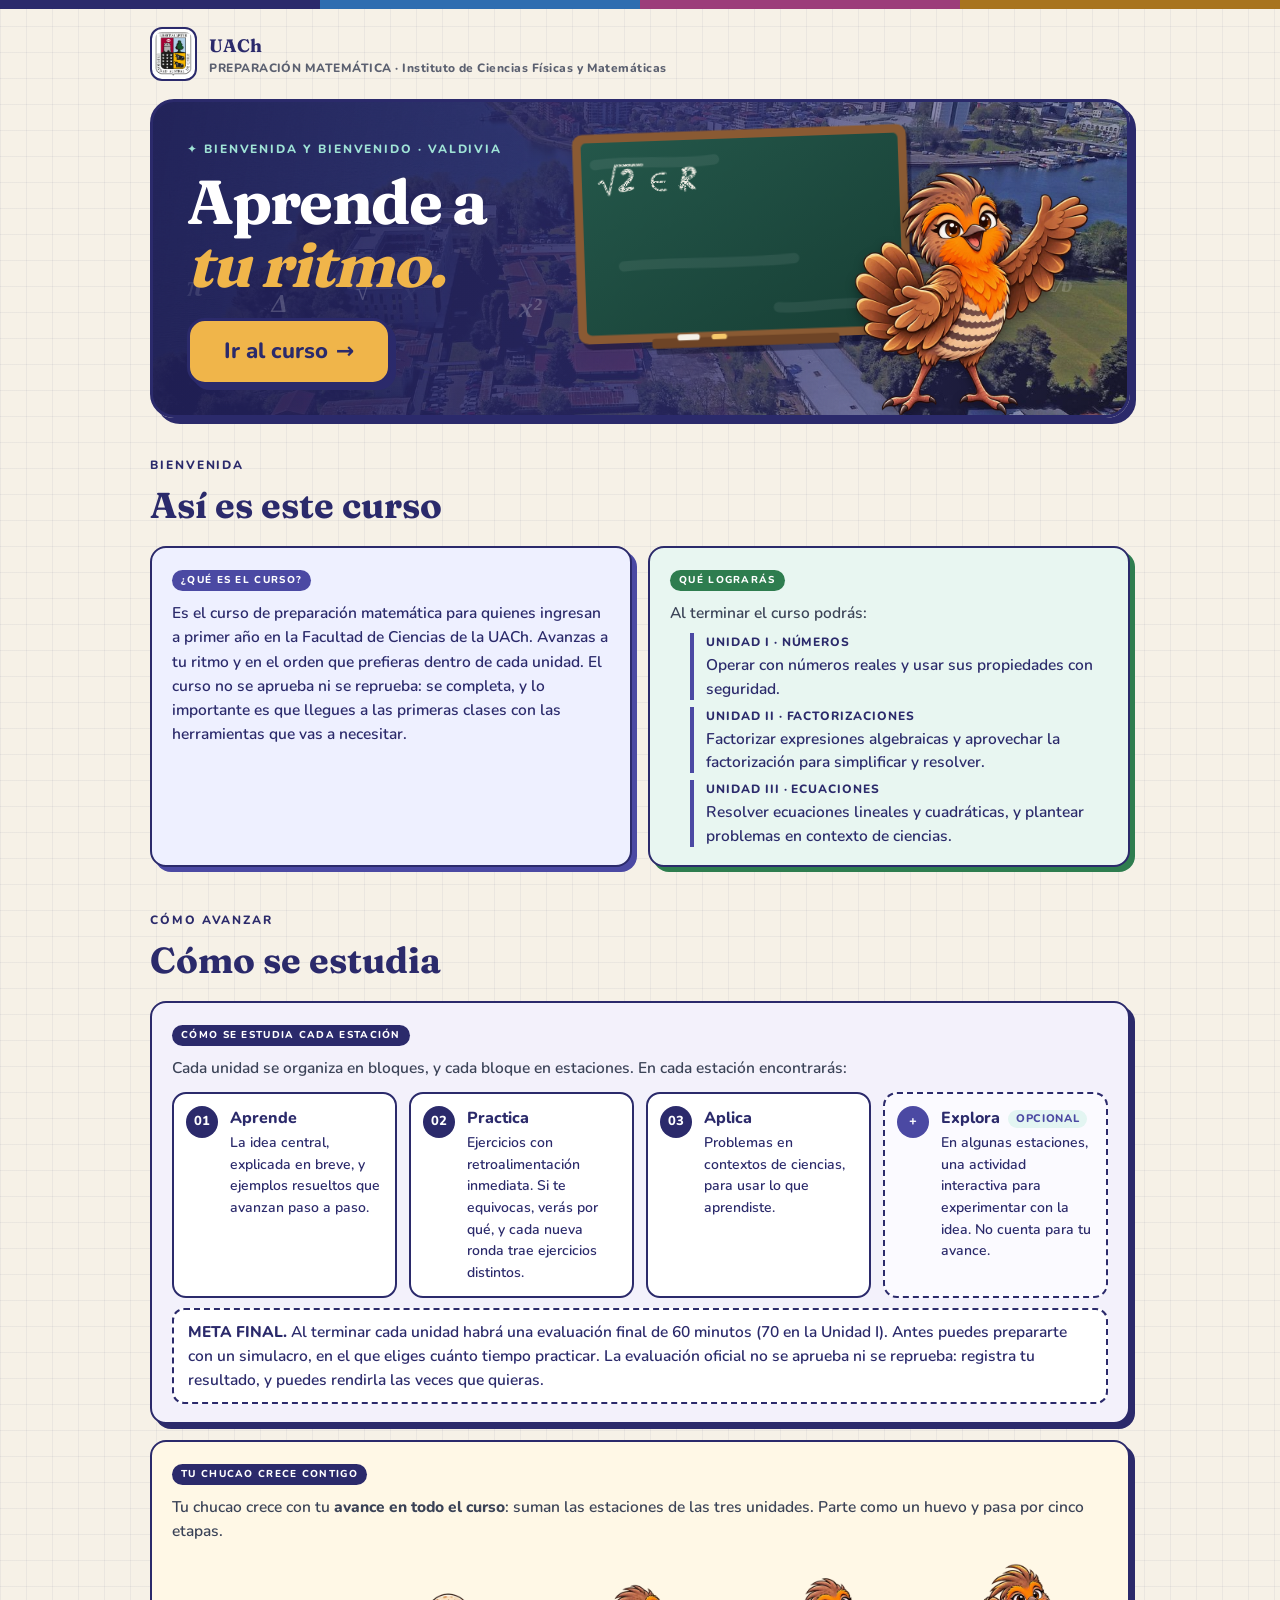
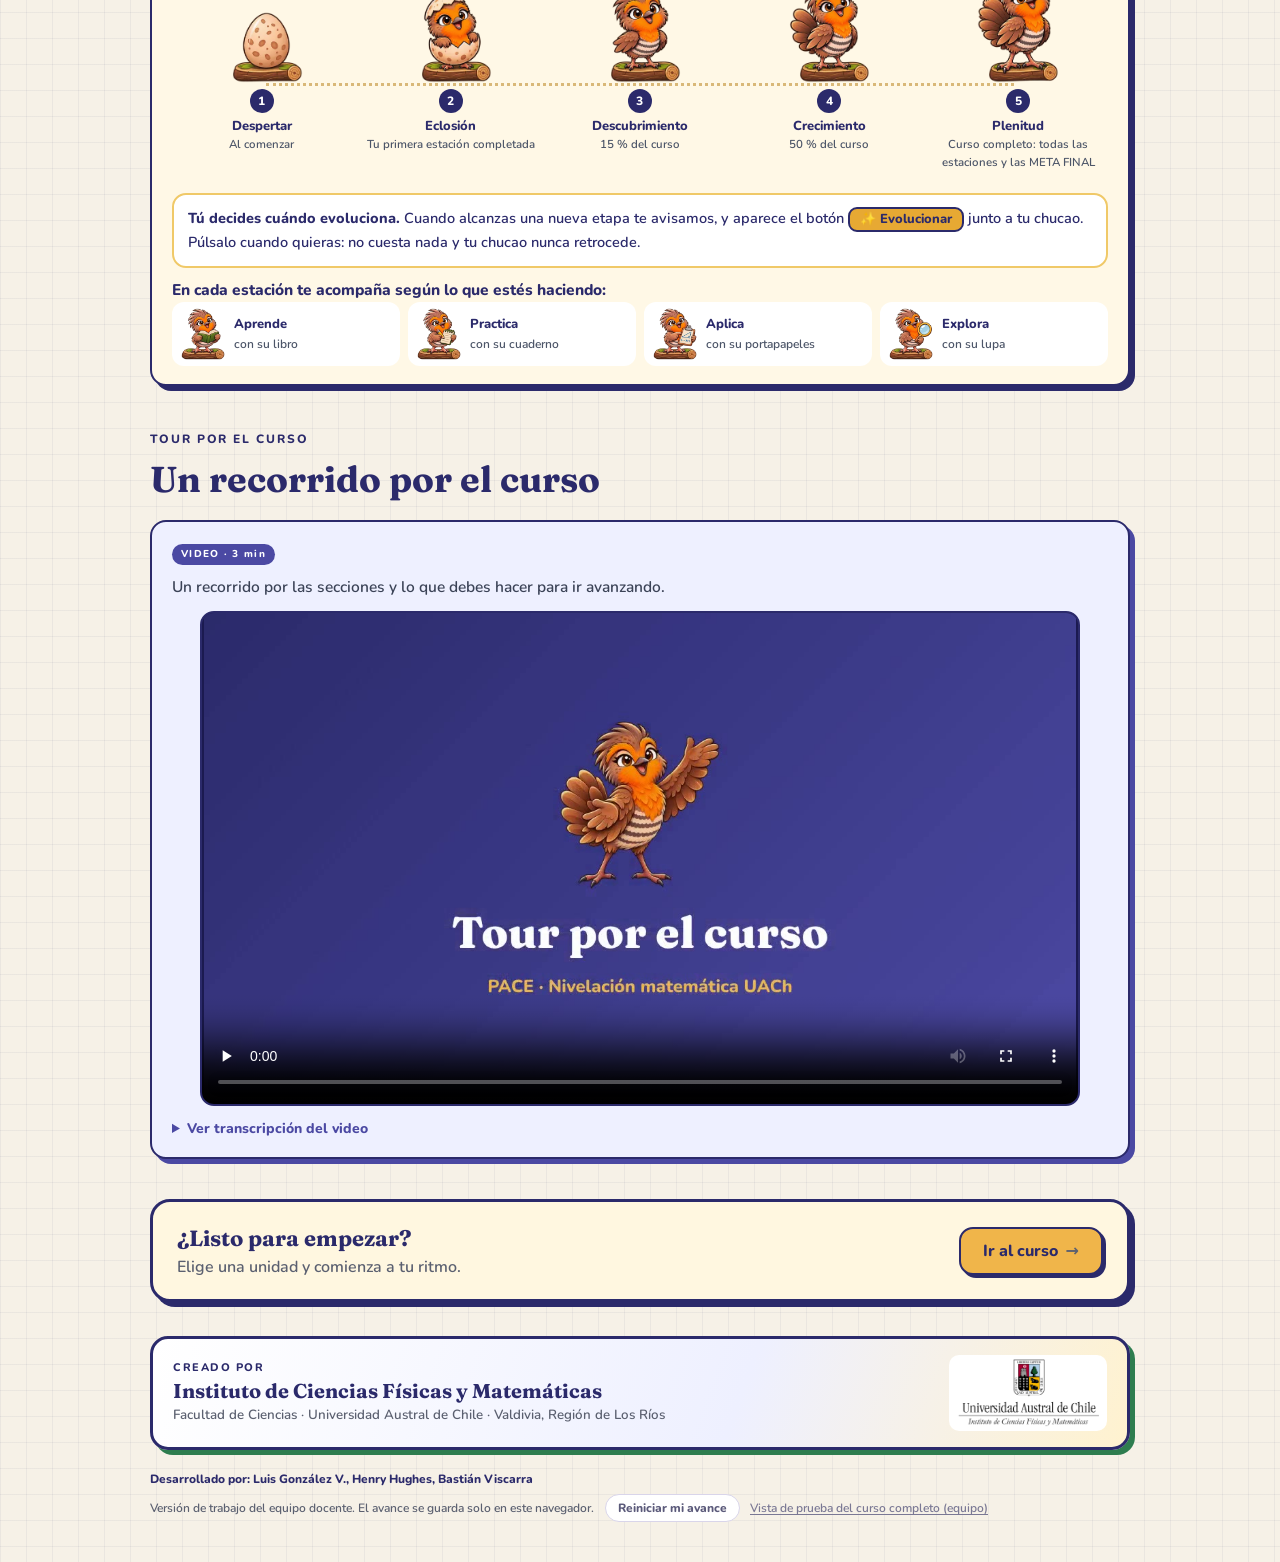
==== commit 70dfd54b: "Regenerar las páginas de las unidades (automático, tras de2f96e)" ====
--- a/index.html
+++ b/index.html
@@ -92,7 +92,7 @@
 </div>
 <div id="vCurso" class="view" hidden>
 <a class="back" href="#inicio"><span aria-hidden="true">←</span> Volver al inicio</a>
-<div id="hp-units" class="ph"><span class="eyebrow2">TU RECORRIDO</span><h2>Unidades de aprendizaje</h2><div class="units"><a class="ucard" style="--c:#2F6DB0;--s:#e6eff8" href="unidades/u1/html/index.html?v11270047"><span class="tag">UNIDAD I</span><span class="num">I</span><h3>Números</h3><p>Unidad 1</p><span class="go">Entrar ↗</span></a><a class="ucard" style="--c:#9C3D7A;--s:#f6e8f1" href="unidades/u2/html/index.html?v11270047"><span class="tag">UNIDAD II</span><span class="num">II</span><h3>Factorizaciones</h3><p>Unidad 2</p><span class="go">Entrar ↗</span></a><a class="ucard" style="--c:#A8741F;--s:#f8efdf" href="unidades/u3/html/index.html?v11270047"><span class="tag">UNIDAD III</span><span class="num">III</span><h3>Ecuaciones</h3><p>Unidad 3 · lineales y cuadráticas</p><span class="go">Entrar ↗</span></a></div></div>
+<div id="hp-units" class="ph"><span class="eyebrow2">TU RECORRIDO</span><h2>Unidades de aprendizaje</h2><div class="units"><a class="ucard" style="--c:#2F6DB0;--s:#e6eff8" href="unidades/u1/html/index.html?v11270233"><span class="tag">UNIDAD I</span><span class="num">I</span><h3>Números</h3><p>Unidad 1</p><span class="go">Entrar ↗</span></a><a class="ucard" style="--c:#9C3D7A;--s:#f6e8f1" href="unidades/u2/html/index.html?v11270233"><span class="tag">UNIDAD II</span><span class="num">II</span><h3>Factorizaciones</h3><p>Unidad 2</p><span class="go">Entrar ↗</span></a><a class="ucard" style="--c:#A8741F;--s:#f8efdf" href="unidades/u3/html/index.html?v11270233"><span class="tag">UNIDAD III</span><span class="num">III</span><h3>Ecuaciones</h3><p>Unidad 3 · lineales y cuadráticas</p><span class="go">Entrar ↗</span></a></div></div>
 </div>
 <aside class="credits" aria-label="Créditos"><div class="cm"><span>CREADO POR</span><b>Instituto de Ciencias Físicas y Matemáticas</b><small>Facultad de Ciencias · Universidad Austral de Chile · Valdivia, Región de Los Ríos</small></div><img src="[data-uri]" alt="Universidad Austral de Chile · Instituto de Ciencias Físicas y Matemáticas"></aside>
 <footer><p class="dev-credits">Desarrollado por: Luis González V., Henry Hughes, Bastián Viscarra</p>Versión de trabajo del equipo docente. El avance se guarda solo en este navegador. <button type="button" id="resetAll" style="margin-left:8px;border:1px solid #d9d5ea;background:#fff;color:#5b5a7a;border-radius:999px;padding:4px 12px;font:inherit;font-size:12px;font-weight:700;cursor:pointer">Reiniciar mi avance</button><a class="dev-link" href="curso-completo/index.html" style="display:inline-block;margin-left:10px;font-size:12px;color:#7a7894;text-decoration:underline;text-underline-offset:2px">Vista de prueba del curso completo (equipo)</a></footer><script>(function(){var b=document.getElementById("resetAll");if(!b)return;b.addEventListener("click",function(){if(!window.confirm("¿Borrar tu avance en las tres unidades en este navegador?\n\nVolverás a empezar desde cero. No se puede deshacer."))return;try{var k=[];for(var i=0;i<localStorage.length;i++){var n=localStorage.key(i);if(n&&(n.indexOf("pace_uach_")===0||n.indexOf("pace_resumen_")===0||n==="pace_chucao"))k.push(n);}k.forEach(function(n){localStorage.removeItem(n);});b.textContent="Avance borrado";b.disabled=true;[].forEach.call(document.querySelectorAll("a.ucard .uc-av"),function(x){x.remove();});}catch(e){}});})();</script></main>
